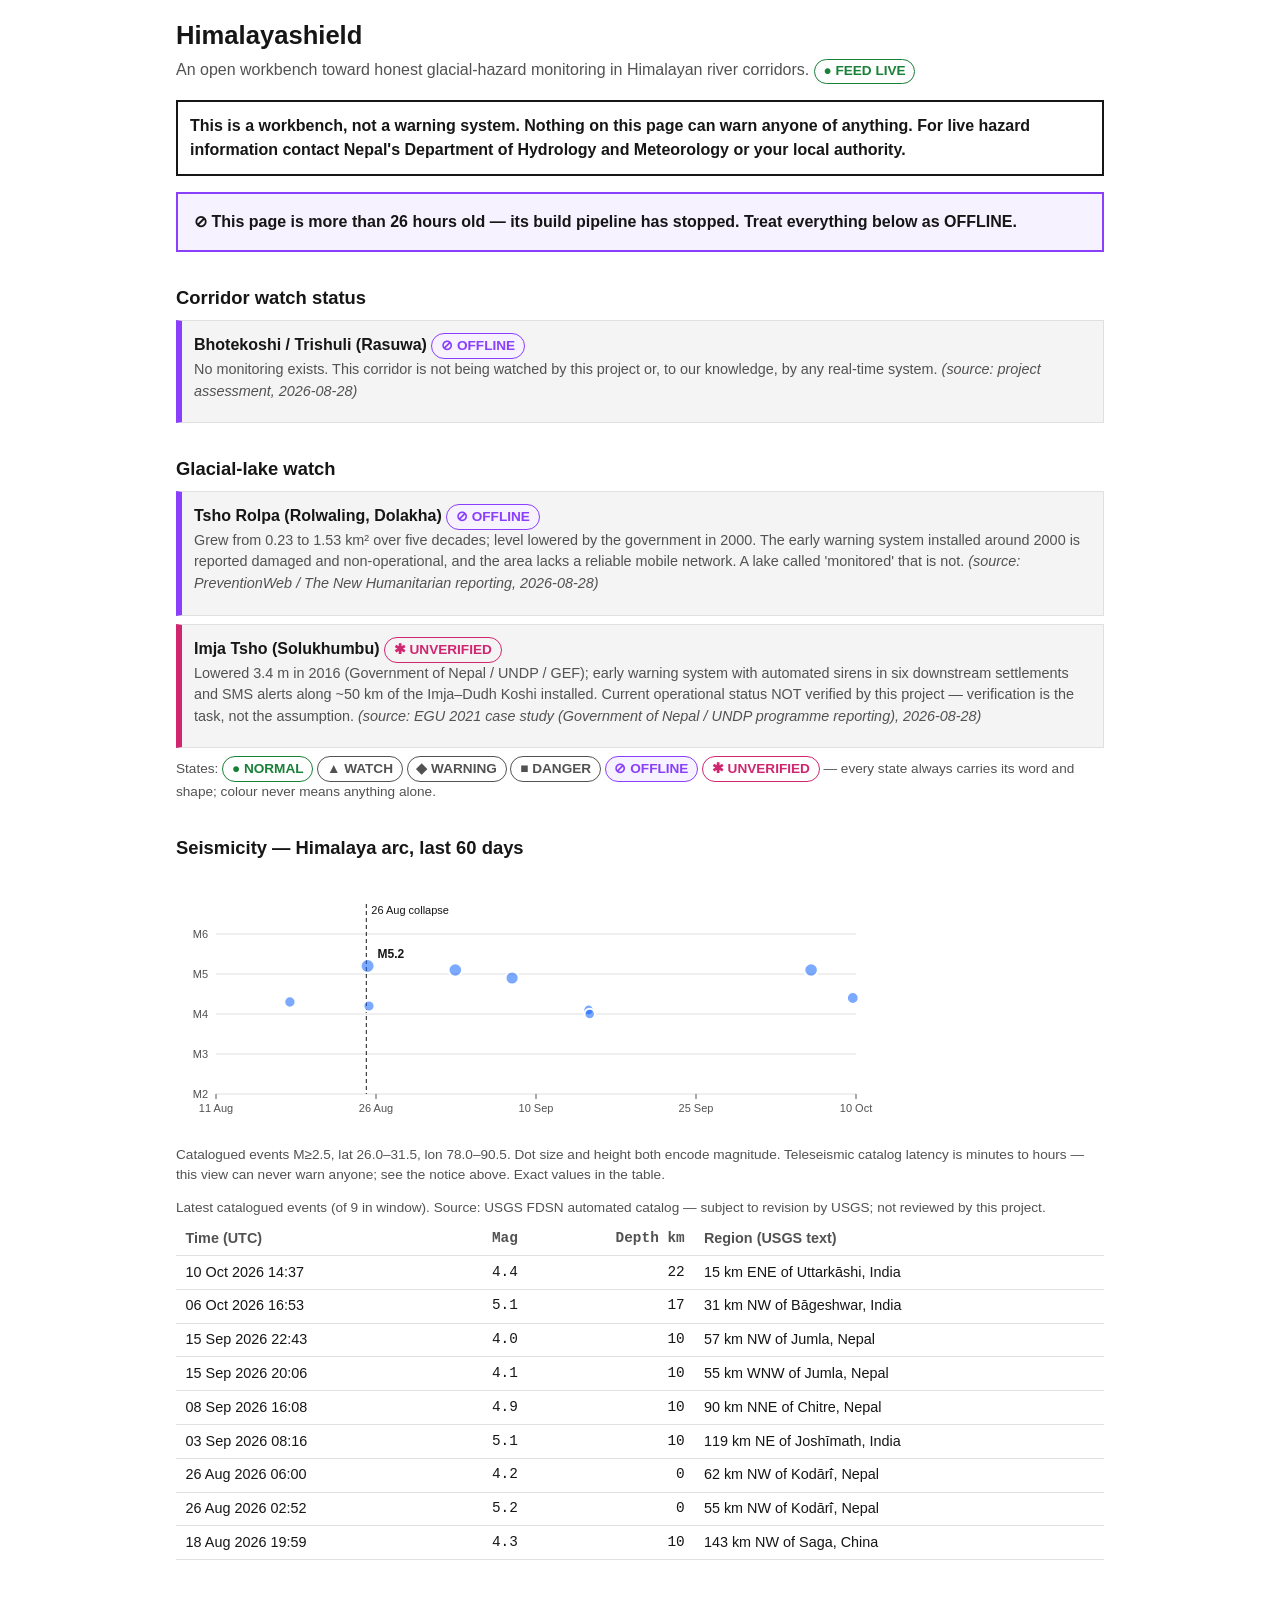
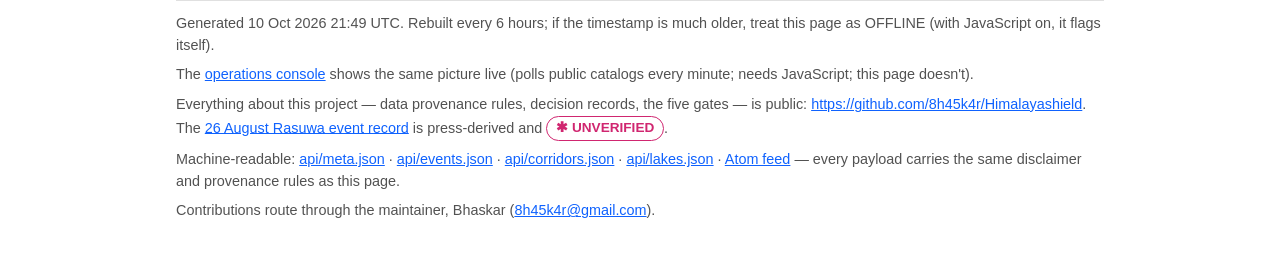
==== index.html @ b5e8033c "Publish site 2026-10-10T21:49:27Z from edcc20170017cb25d0ff4911a63416b4d3b17108" ====
<!doctype html>
<html lang="en"><head>
<meta charset="utf-8">
<meta name="viewport" content="width=device-width, initial-scale=1">
<meta name="referrer" content="no-referrer">
<title>Himalayashield — workbench</title>
<style>/*
 * Himalayashield design tokens.
 * Derived from IBM Carbon (v11 palette values); single source of truth for
 * both tiers (see docs/decisions/0002-design-system.md).
 *
 * Rules that are not negotiable:
 *  - `offline` (purple, ADR 0004 — measured, not eyeballed) sits far outside
 *    the amber→orange→red hazard scale: ΔE 34 vs danger red, worst-CVD 32.
 *    "Not watching" must never be readable as "nothing happening" — or as
 *    danger.
 *  - Colour never carries meaning alone: every state gets a label and a
 *    shape. These tokens style states; they do not define them.
 */

:root {
  /* Type — IBM Plex, matching the strategy brief. Real fallbacks always. */
  --font-sans: "IBM Plex Sans", -apple-system, "Segoe UI", Roboto, sans-serif;
  --font-mono: "IBM Plex Mono", "SFMono-Regular", Consolas, monospace;

  /* Spacing — Carbon's 8px-based scale, trimmed */
  --space-01: 0.125rem;
  --space-02: 0.25rem;
  --space-03: 0.5rem;
  --space-04: 0.75rem;
  --space-05: 1rem;
  --space-06: 1.5rem;
  --space-07: 2rem;
  --space-08: 2.5rem;

  /* Surfaces & text (light; Carbon White theme values) */
  --bg: #ffffff;
  --bg-layer: #f4f4f4;
  --text-primary: #161616;
  --text-secondary: #525252;
  --border-subtle: #e0e0e0;
  --link: #0f62fe;
  --focus: #0f62fe;

  /* Hazard scale — amber → orange → red (Carbon yellow/orange/red steps).
   * Escalation only. Never used for equipment or comms state. */
  --hazard-watch: #f1c21b;      /* amber  — elevated, being watched   */
  --hazard-warning: #ff832b;    /* orange — act soon                  */
  --hazard-danger: #da1e28;     /* red    — act now                   */
  --hazard-danger-strong: #a2191f;

  /* Non-hazard states */
  --state-normal: #198038;      /* green   — watched and quiet         */
  --state-offline: #8a3ffc;     /* purple — NOT WATCHING. Measured far from
                                   the hazard hues (ADR 0004).         */
  --state-offline-bg: #f6f2ff;
  --state-unverified: #d02670;  /* magenta — figure not yet custodian-
                                   signed; badge only, never a mark.
                                   See GOVERNANCE.md + ADR 0004.       */

  /* On-colour text */
  --text-on-hazard-danger: #ffffff;
  --text-on-state-offline: #ffffff;
}

/* Dark (Carbon g100-leaning values). System preference… */
@media (prefers-color-scheme: dark) {
  :root:not([data-theme="light"]) {
    --bg: #161616;
    --bg-layer: #262626;
    --text-primary: #f4f4f4;
    --text-secondary: #c6c6c6;
    --border-subtle: #393939;
    --link: #78a9ff;
    --focus: #ffffff;

    --hazard-watch: #f1c21b;
    --hazard-warning: #ff832b;
    --hazard-danger: #fa4d56;
    --hazard-danger-strong: #da1e28;

    --state-normal: #42be65;
    --state-offline: #be95ff;
    --state-offline-bg: #2a2140;
    --state-unverified: #ff7eb6;

    --text-on-hazard-danger: #161616;
    --text-on-state-offline: #161616;
  }
}

/* …and explicit user choice wins in both directions. */
:root[data-theme="dark"] {
  --bg: #161616;
  --bg-layer: #262626;
  --text-primary: #f4f4f4;
  --text-secondary: #c6c6c6;
  --border-subtle: #393939;
  --link: #78a9ff;
  --focus: #ffffff;

  --hazard-watch: #f1c21b;
  --hazard-warning: #ff832b;
  --hazard-danger: #fa4d56;
  --hazard-danger-strong: #da1e28;

  --state-normal: #42be65;
  --state-offline: #be95ff;
  --state-offline-bg: #2a2140;
  --state-unverified: #ff7eb6;

  --text-on-hazard-danger: #161616;
  --text-on-state-offline: #161616;
}

* { box-sizing: border-box; margin: 0; }
body { background: var(--bg); color: var(--text-primary);
  font-family: var(--font-sans); line-height: 1.5; font-size: 1rem; }
main { max-width: 60rem; margin: 0 auto; padding: var(--space-05); }
a { color: var(--link); }
h1 { font-size: 1.6rem; margin-bottom: var(--space-02); }
h2 { font-size: 1.15rem; margin: var(--space-07) 0 var(--space-03); }
p { margin-bottom: var(--space-03); }
.tagline { color: var(--text-secondary); }
.notice { border: 2px solid var(--text-primary); padding: var(--space-04);
  margin: var(--space-05) 0; font-weight: 600; }
.chip { display: inline-block; padding: 0.1rem 0.55rem; border-radius: 1rem;
  font-weight: 700; font-size: 0.85rem; border: 1.5px solid currentColor;
  white-space: nowrap; }
.chip-live { color: var(--state-normal); }
.chip-offline { color: var(--state-offline); background: var(--state-offline-bg); }
.chip-unverified { color: var(--state-unverified); }
.corridor { border: 1px solid var(--border-subtle); border-left: 6px solid
  var(--state-offline); padding: var(--space-04); margin: var(--space-03) 0;
  background: var(--bg-layer); }
.corridor.status-normal { border-left-color: var(--state-normal); }
.corridor.status-unverified { border-left-color: var(--state-unverified); }
.corridor .note { color: var(--text-secondary); font-size: 0.9rem; }
.offline-hero { border: 2px solid var(--state-offline);
  background: var(--state-offline-bg); padding: var(--space-05);
  margin: var(--space-05) 0; }
figure { margin: var(--space-04) 0; }
.scroll { overflow-x: auto; }
figcaption, .meta { color: var(--text-secondary); font-size: 0.85rem;
  margin-top: var(--space-02); }
table { border-collapse: collapse; width: 100%; font-size: 0.9rem; }
caption { text-align: left; color: var(--text-secondary); font-size: 0.85rem;
  margin-bottom: var(--space-02); }
th, td { text-align: left; padding: 0.35rem 0.6rem;
  border-bottom: 1px solid var(--border-subtle); white-space: nowrap; }
th { color: var(--text-secondary); font-weight: 600; }
td.num, th.num { text-align: right; font-family: var(--font-mono); }
footer { margin: var(--space-08) 0 var(--space-05);
  border-top: 1px solid var(--border-subtle); padding-top: var(--space-04);
  color: var(--text-secondary); font-size: 0.9rem; }
#stale-banner { display: none; }
body.stale #stale-banner { display: block; }
svg text { font-family: var(--font-sans); }
</style>
</head>
<body data-generated="2026-10-10T21:49:19Z">
<main>
<h1>Himalayashield</h1>
<p class="tagline">An open workbench toward honest glacial-hazard monitoring
in Himalayan river corridors. <span class="chip chip-live">● FEED LIVE</span></p>
<div class="notice">This is a workbench, not a warning system. Nothing on
this page can warn anyone of anything. For live hazard information contact
Nepal's Department of Hydrology and Meteorology or your local authority.</div>
<div class="notice offline-hero" id="stale-banner">⊘ This page is more than
26 hours old — its build pipeline has stopped. Treat everything
below as OFFLINE.</div>
<h2>Corridor watch status</h2>
<div class="corridor status-offline"><strong>Bhotekoshi / Trishuli (Rasuwa)</strong> <span class="chip chip-offline">⊘ OFFLINE</span><p class="note">No monitoring exists. This corridor is not being watched by this project or, to our knowledge, by any real-time system. <em>(source: project assessment, 2026-08-28)</em></p></div>
<h2>Glacial-lake watch</h2>
<div class="corridor status-offline"><strong>Tsho Rolpa (Rolwaling, Dolakha)</strong> <span class="chip chip-offline">⊘ OFFLINE</span><p class="note">Grew from 0.23 to 1.53 km² over five decades; level lowered by the government in 2000. The early warning system installed around 2000 is reported damaged and non-operational, and the area lacks a reliable mobile network. A lake called &#x27;monitored&#x27; that is not. <em>(source: PreventionWeb / The New Humanitarian reporting, 2026-08-28)</em></p></div><div class="corridor status-unverified"><strong>Imja Tsho (Solukhumbu)</strong> <span class="chip chip-unverified">✱ UNVERIFIED</span><p class="note">Lowered 3.4 m in 2016 (Government of Nepal / UNDP / GEF); early warning system with automated sirens in six downstream settlements and SMS alerts along ~50 km of the Imja–Dudh Koshi installed. Current operational status NOT verified by this project — verification is the task, not the assumption. <em>(source: EGU 2021 case study (Government of Nepal / UNDP programme reporting), 2026-08-28)</em></p></div>
<p class="meta">States: <span class="chip chip-live">● NORMAL</span>
<span class="chip">▲ WATCH</span> <span class="chip">◆ WARNING</span>
<span class="chip">■ DANGER</span>
<span class="chip chip-offline">⊘ OFFLINE</span>
<span class="chip chip-unverified">✱ UNVERIFIED</span> — every state always
carries its word and shape; colour never means anything alone.</p>

<h2>Seismicity — Himalaya arc, last 60 days</h2>
<figure><div class="scroll"><svg viewBox="0 0 720 260" role="img" width="720" aria-label="Magnitude of catalogued events over the last 60 days"><line x1="40" y1="220.0" x2="680" y2="220.0" stroke="var(--border-subtle)" stroke-width="1"/><text x="32" y="224.0" text-anchor="end" font-size="11" fill="var(--text-secondary)">M2</text><line x1="40" y1="180.0" x2="680" y2="180.0" stroke="var(--border-subtle)" stroke-width="1"/><text x="32" y="184.0" text-anchor="end" font-size="11" fill="var(--text-secondary)">M3</text><line x1="40" y1="140.0" x2="680" y2="140.0" stroke="var(--border-subtle)" stroke-width="1"/><text x="32" y="144.0" text-anchor="end" font-size="11" fill="var(--text-secondary)">M4</text><line x1="40" y1="100.0" x2="680" y2="100.0" stroke="var(--border-subtle)" stroke-width="1"/><text x="32" y="104.0" text-anchor="end" font-size="11" fill="var(--text-secondary)">M5</text><line x1="40" y1="60.0" x2="680" y2="60.0" stroke="var(--border-subtle)" stroke-width="1"/><text x="32" y="64.0" text-anchor="end" font-size="11" fill="var(--text-secondary)">M6</text><line x1="40.0" y1="220" x2="40.0" y2="225" stroke="var(--text-secondary)" stroke-width="1"/><text x="40.0" y="238" text-anchor="middle" font-size="11" fill="var(--text-secondary)">11 Aug</text><line x1="200.0" y1="220" x2="200.0" y2="225" stroke="var(--text-secondary)" stroke-width="1"/><text x="200.0" y="238" text-anchor="middle" font-size="11" fill="var(--text-secondary)">26 Aug</text><line x1="360.0" y1="220" x2="360.0" y2="225" stroke="var(--text-secondary)" stroke-width="1"/><text x="360.0" y="238" text-anchor="middle" font-size="11" fill="var(--text-secondary)">10 Sep</text><line x1="520.0" y1="220" x2="520.0" y2="225" stroke="var(--text-secondary)" stroke-width="1"/><text x="520.0" y="238" text-anchor="middle" font-size="11" fill="var(--text-secondary)">25 Sep</text><line x1="680.0" y1="220" x2="680.0" y2="225" stroke="var(--text-secondary)" stroke-width="1"/><text x="680.0" y="238" text-anchor="middle" font-size="11" fill="var(--text-secondary)">10 Oct</text><line x1="190.3" y1="30" x2="190.3" y2="220" stroke="var(--text-primary)" stroke-width="1" stroke-dasharray="4 3"/><text x="195.3" y="40" font-size="11" fill="var(--text-primary)">26 Aug collapse</text><circle cx="113.9" cy="128.0" r="5.7" fill="var(--link)" fill-opacity="0.55" stroke="var(--bg)" stroke-width="2"><title>M4.3 — 143 km NW of Saga, China — 18 Aug 2026 19:59 UTC</title></circle><circle cx="191.6" cy="92.0" r="7.0" fill="var(--link)" fill-opacity="0.55" stroke="var(--bg)" stroke-width="2"><title>M5.2 — 55 km NW of Kodāri̇̄, Nepal — 26 Aug 2026 02:52 UTC</title></circle><circle cx="193.0" cy="132.0" r="5.6" fill="var(--link)" fill-opacity="0.55" stroke="var(--bg)" stroke-width="2"><title>M4.2 — 62 km NW of Kodāri̇̄, Nepal — 26 Aug 2026 06:00 UTC</title></circle><circle cx="279.3" cy="96.0" r="6.8" fill="var(--link)" fill-opacity="0.55" stroke="var(--bg)" stroke-width="2"><title>M5.1 — 119 km NE of Joshīmath, India — 03 Sep 2026 08:16 UTC</title></circle><circle cx="336.1" cy="104.0" r="6.6" fill="var(--link)" fill-opacity="0.55" stroke="var(--bg)" stroke-width="2"><title>M4.9 — 90 km NNE of Chitre, Nepal — 08 Sep 2026 16:08 UTC</title></circle><circle cx="412.6" cy="136.0" r="5.4" fill="var(--link)" fill-opacity="0.55" stroke="var(--bg)" stroke-width="2"><title>M4.1 — 55 km WNW of Jumla, Nepal — 15 Sep 2026 20:06 UTC</title></circle><circle cx="413.7" cy="140.0" r="5.3" fill="var(--link)" fill-opacity="0.55" stroke="var(--bg)" stroke-width="2"><title>M4.0 — 57 km NW of Jumla, Nepal — 15 Sep 2026 22:43 UTC</title></circle><circle cx="635.1" cy="96.0" r="6.8" fill="var(--link)" fill-opacity="0.55" stroke="var(--bg)" stroke-width="2"><title>M5.1 — 31 km NW of Bāgeshwar, India — 06 Oct 2026 16:53 UTC</title></circle><circle cx="676.8" cy="124.0" r="5.9" fill="var(--link)" fill-opacity="0.55" stroke="var(--bg)" stroke-width="2"><title>M4.4 — 15 km ENE of Uttarkāshi, India — 10 Oct 2026 14:37 UTC</title></circle><text x="201.6" y="84.0" text-anchor="start" font-size="12" font-weight="600" fill="var(--text-primary)">M5.2</text></svg></div>
<figcaption>Catalogued events M≥2.5, lat 26.0–31.5,
lon 78.0–90.5. Dot size and height both encode
magnitude. Teleseismic catalog latency is minutes to hours — this view can
never warn anyone; see the notice above. Exact values in the table.</figcaption>
</figure>
<div class="scroll"><table><caption>Latest catalogued events (of 9 in window). Source: USGS FDSN automated catalog — subject to revision by USGS; not reviewed by this project.</caption><thead><tr><th>Time (UTC)</th><th class=num>Mag</th><th class=num>Depth km</th><th>Region (USGS text)</th></tr></thead><tbody><tr><td>10 Oct 2026 14:37</td><td class=num>4.4</td><td class=num>22</td><td>15 km ENE of Uttarkāshi, India</td></tr><tr><td>06 Oct 2026 16:53</td><td class=num>5.1</td><td class=num>17</td><td>31 km NW of Bāgeshwar, India</td></tr><tr><td>15 Sep 2026 22:43</td><td class=num>4.0</td><td class=num>10</td><td>57 km NW of Jumla, Nepal</td></tr><tr><td>15 Sep 2026 20:06</td><td class=num>4.1</td><td class=num>10</td><td>55 km WNW of Jumla, Nepal</td></tr><tr><td>08 Sep 2026 16:08</td><td class=num>4.9</td><td class=num>10</td><td>90 km NNE of Chitre, Nepal</td></tr><tr><td>03 Sep 2026 08:16</td><td class=num>5.1</td><td class=num>10</td><td>119 km NE of Joshīmath, India</td></tr><tr><td>26 Aug 2026 06:00</td><td class=num>4.2</td><td class=num>0</td><td>62 km NW of Kodāri̇̄, Nepal</td></tr><tr><td>26 Aug 2026 02:52</td><td class=num>5.2</td><td class=num>0</td><td>55 km NW of Kodāri̇̄, Nepal</td></tr><tr><td>18 Aug 2026 19:59</td><td class=num>4.3</td><td class=num>10</td><td>143 km NW of Saga, China</td></tr></tbody></table></div>
<footer>
<p>Generated 10 Oct 2026 21:49 UTC. Rebuilt every 6 hours; if the timestamp is much
older, treat this page as OFFLINE (with JavaScript on, it flags itself).</p>
<p>The <a href="console/">operations console</a> shows the same picture
live (polls public catalogs every minute; needs JavaScript; this page
doesn't).</p>
<p>Everything about this project — data provenance rules, decision records,
the five gates — is public: <a href="https://github.com/8h45k4r/Himalayashield">https://github.com/8h45k4r/Himalayashield</a>.
The <a href="events/2026-08-26-rasuwa/">26 August Rasuwa event record</a>
is press-derived and
<span class="chip chip-unverified">✱ UNVERIFIED</span>.</p>
<p>Machine-readable: <a href="api/meta.json">api/meta.json</a> ·
<a href="api/events.json">api/events.json</a> ·
<a href="api/corridors.json">api/corridors.json</a> ·
<a href="api/lakes.json">api/lakes.json</a> ·
<a href="feed.xml">Atom feed</a> — every payload carries the same
disclaimer and provenance rules as this page.</p>
<p>Contributions route through the maintainer, Bhaskar
(<a href="mailto:8h45k4r@gmail.com">8h45k4r@gmail.com</a>).</p>
</footer>
</main>
<script>(function(){try{var g=document.body.getAttribute("data-generated");if(g&&Date.now()-Date.parse(g)>26*3600*1000){document.body.className+=" stale";}}catch(e){}})();</script>
</body></html>
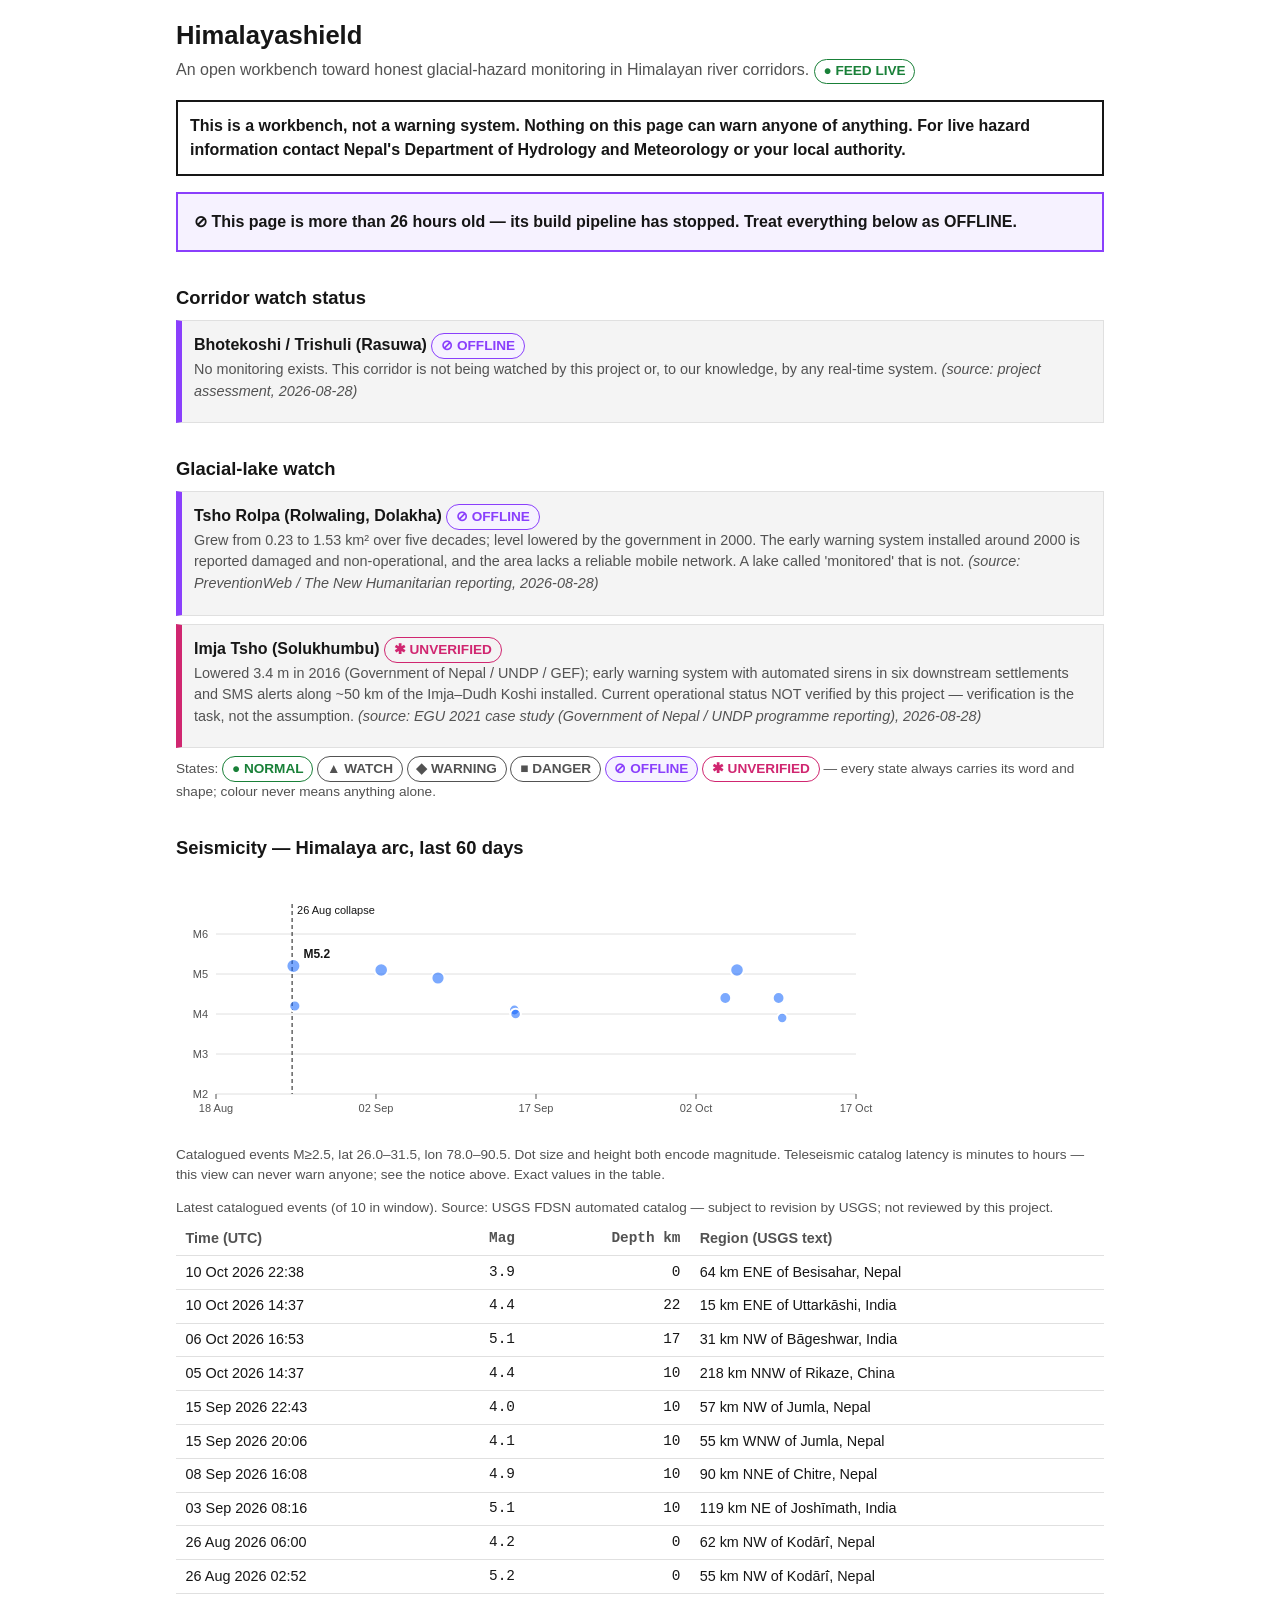
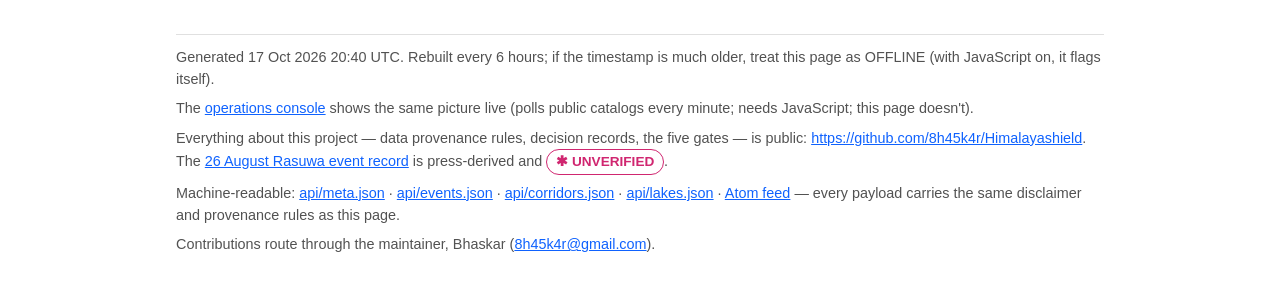
==== commit 1ba10160: "Publish site 2026-10-17T20:40:46Z from edcc20170017cb25d0ff4911a63416b4d3b17108" ====
--- a/index.html
+++ b/index.html
@@ -158,7 +158,7 @@
 svg text { font-family: var(--font-sans); }
 </style>
 </head>
-<body data-generated="2026-10-10T21:49:19Z">
+<body data-generated="2026-10-17T20:40:40Z">
 <main>
 <h1>Himalayashield</h1>
 <p class="tagline">An open workbench toward honest glacial-hazard monitoring
@@ -181,15 +181,15 @@
 carries its word and shape; colour never means anything alone.</p>
 
 <h2>Seismicity — Himalaya arc, last 60 days</h2>
-<figure><div class="scroll"><svg viewBox="0 0 720 260" role="img" width="720" aria-label="Magnitude of catalogued events over the last 60 days"><line x1="40" y1="220.0" x2="680" y2="220.0" stroke="var(--border-subtle)" stroke-width="1"/><text x="32" y="224.0" text-anchor="end" font-size="11" fill="var(--text-secondary)">M2</text><line x1="40" y1="180.0" x2="680" y2="180.0" stroke="var(--border-subtle)" stroke-width="1"/><text x="32" y="184.0" text-anchor="end" font-size="11" fill="var(--text-secondary)">M3</text><line x1="40" y1="140.0" x2="680" y2="140.0" stroke="var(--border-subtle)" stroke-width="1"/><text x="32" y="144.0" text-anchor="end" font-size="11" fill="var(--text-secondary)">M4</text><line x1="40" y1="100.0" x2="680" y2="100.0" stroke="var(--border-subtle)" stroke-width="1"/><text x="32" y="104.0" text-anchor="end" font-size="11" fill="var(--text-secondary)">M5</text><line x1="40" y1="60.0" x2="680" y2="60.0" stroke="var(--border-subtle)" stroke-width="1"/><text x="32" y="64.0" text-anchor="end" font-size="11" fill="var(--text-secondary)">M6</text><line x1="40.0" y1="220" x2="40.0" y2="225" stroke="var(--text-secondary)" stroke-width="1"/><text x="40.0" y="238" text-anchor="middle" font-size="11" fill="var(--text-secondary)">11 Aug</text><line x1="200.0" y1="220" x2="200.0" y2="225" stroke="var(--text-secondary)" stroke-width="1"/><text x="200.0" y="238" text-anchor="middle" font-size="11" fill="var(--text-secondary)">26 Aug</text><line x1="360.0" y1="220" x2="360.0" y2="225" stroke="var(--text-secondary)" stroke-width="1"/><text x="360.0" y="238" text-anchor="middle" font-size="11" fill="var(--text-secondary)">10 Sep</text><line x1="520.0" y1="220" x2="520.0" y2="225" stroke="var(--text-secondary)" stroke-width="1"/><text x="520.0" y="238" text-anchor="middle" font-size="11" fill="var(--text-secondary)">25 Sep</text><line x1="680.0" y1="220" x2="680.0" y2="225" stroke="var(--text-secondary)" stroke-width="1"/><text x="680.0" y="238" text-anchor="middle" font-size="11" fill="var(--text-secondary)">10 Oct</text><line x1="190.3" y1="30" x2="190.3" y2="220" stroke="var(--text-primary)" stroke-width="1" stroke-dasharray="4 3"/><text x="195.3" y="40" font-size="11" fill="var(--text-primary)">26 Aug collapse</text><circle cx="113.9" cy="128.0" r="5.7" fill="var(--link)" fill-opacity="0.55" stroke="var(--bg)" stroke-width="2"><title>M4.3 — 143 km NW of Saga, China — 18 Aug 2026 19:59 UTC</title></circle><circle cx="191.6" cy="92.0" r="7.0" fill="var(--link)" fill-opacity="0.55" stroke="var(--bg)" stroke-width="2"><title>M5.2 — 55 km NW of Kodāri̇̄, Nepal — 26 Aug 2026 02:52 UTC</title></circle><circle cx="193.0" cy="132.0" r="5.6" fill="var(--link)" fill-opacity="0.55" stroke="var(--bg)" stroke-width="2"><title>M4.2 — 62 km NW of Kodāri̇̄, Nepal — 26 Aug 2026 06:00 UTC</title></circle><circle cx="279.3" cy="96.0" r="6.8" fill="var(--link)" fill-opacity="0.55" stroke="var(--bg)" stroke-width="2"><title>M5.1 — 119 km NE of Joshīmath, India — 03 Sep 2026 08:16 UTC</title></circle><circle cx="336.1" cy="104.0" r="6.6" fill="var(--link)" fill-opacity="0.55" stroke="var(--bg)" stroke-width="2"><title>M4.9 — 90 km NNE of Chitre, Nepal — 08 Sep 2026 16:08 UTC</title></circle><circle cx="412.6" cy="136.0" r="5.4" fill="var(--link)" fill-opacity="0.55" stroke="var(--bg)" stroke-width="2"><title>M4.1 — 55 km WNW of Jumla, Nepal — 15 Sep 2026 20:06 UTC</title></circle><circle cx="413.7" cy="140.0" r="5.3" fill="var(--link)" fill-opacity="0.55" stroke="var(--bg)" stroke-width="2"><title>M4.0 — 57 km NW of Jumla, Nepal — 15 Sep 2026 22:43 UTC</title></circle><circle cx="635.1" cy="96.0" r="6.8" fill="var(--link)" fill-opacity="0.55" stroke="var(--bg)" stroke-width="2"><title>M5.1 — 31 km NW of Bāgeshwar, India — 06 Oct 2026 16:53 UTC</title></circle><circle cx="676.8" cy="124.0" r="5.9" fill="var(--link)" fill-opacity="0.55" stroke="var(--bg)" stroke-width="2"><title>M4.4 — 15 km ENE of Uttarkāshi, India — 10 Oct 2026 14:37 UTC</title></circle><text x="201.6" y="84.0" text-anchor="start" font-size="12" font-weight="600" fill="var(--text-primary)">M5.2</text></svg></div>
+<figure><div class="scroll"><svg viewBox="0 0 720 260" role="img" width="720" aria-label="Magnitude of catalogued events over the last 60 days"><line x1="40" y1="220.0" x2="680" y2="220.0" stroke="var(--border-subtle)" stroke-width="1"/><text x="32" y="224.0" text-anchor="end" font-size="11" fill="var(--text-secondary)">M2</text><line x1="40" y1="180.0" x2="680" y2="180.0" stroke="var(--border-subtle)" stroke-width="1"/><text x="32" y="184.0" text-anchor="end" font-size="11" fill="var(--text-secondary)">M3</text><line x1="40" y1="140.0" x2="680" y2="140.0" stroke="var(--border-subtle)" stroke-width="1"/><text x="32" y="144.0" text-anchor="end" font-size="11" fill="var(--text-secondary)">M4</text><line x1="40" y1="100.0" x2="680" y2="100.0" stroke="var(--border-subtle)" stroke-width="1"/><text x="32" y="104.0" text-anchor="end" font-size="11" fill="var(--text-secondary)">M5</text><line x1="40" y1="60.0" x2="680" y2="60.0" stroke="var(--border-subtle)" stroke-width="1"/><text x="32" y="64.0" text-anchor="end" font-size="11" fill="var(--text-secondary)">M6</text><line x1="40.0" y1="220" x2="40.0" y2="225" stroke="var(--text-secondary)" stroke-width="1"/><text x="40.0" y="238" text-anchor="middle" font-size="11" fill="var(--text-secondary)">18 Aug</text><line x1="200.0" y1="220" x2="200.0" y2="225" stroke="var(--text-secondary)" stroke-width="1"/><text x="200.0" y="238" text-anchor="middle" font-size="11" fill="var(--text-secondary)">02 Sep</text><line x1="360.0" y1="220" x2="360.0" y2="225" stroke="var(--text-secondary)" stroke-width="1"/><text x="360.0" y="238" text-anchor="middle" font-size="11" fill="var(--text-secondary)">17 Sep</text><line x1="520.0" y1="220" x2="520.0" y2="225" stroke="var(--text-secondary)" stroke-width="1"/><text x="520.0" y="238" text-anchor="middle" font-size="11" fill="var(--text-secondary)">02 Oct</text><line x1="680.0" y1="220" x2="680.0" y2="225" stroke="var(--text-secondary)" stroke-width="1"/><text x="680.0" y="238" text-anchor="middle" font-size="11" fill="var(--text-secondary)">17 Oct</text><line x1="116.1" y1="30" x2="116.1" y2="220" stroke="var(--text-primary)" stroke-width="1" stroke-dasharray="4 3"/><text x="121.1" y="40" font-size="11" fill="var(--text-primary)">26 Aug collapse</text><circle cx="117.4" cy="92.0" r="7.0" fill="var(--link)" fill-opacity="0.55" stroke="var(--bg)" stroke-width="2"><title>M5.2 — 55 km NW of Kodāri̇̄, Nepal — 26 Aug 2026 02:52 UTC</title></circle><circle cx="118.8" cy="132.0" r="5.6" fill="var(--link)" fill-opacity="0.55" stroke="var(--bg)" stroke-width="2"><title>M4.2 — 62 km NW of Kodāri̇̄, Nepal — 26 Aug 2026 06:00 UTC</title></circle><circle cx="205.2" cy="96.0" r="6.8" fill="var(--link)" fill-opacity="0.55" stroke="var(--bg)" stroke-width="2"><title>M5.1 — 119 km NE of Joshīmath, India — 03 Sep 2026 08:16 UTC</title></circle><circle cx="262.0" cy="104.0" r="6.6" fill="var(--link)" fill-opacity="0.55" stroke="var(--bg)" stroke-width="2"><title>M4.9 — 90 km NNE of Chitre, Nepal — 08 Sep 2026 16:08 UTC</title></circle><circle cx="338.4" cy="136.0" r="5.4" fill="var(--link)" fill-opacity="0.55" stroke="var(--bg)" stroke-width="2"><title>M4.1 — 55 km WNW of Jumla, Nepal — 15 Sep 2026 20:06 UTC</title></circle><circle cx="339.6" cy="140.0" r="5.3" fill="var(--link)" fill-opacity="0.55" stroke="var(--bg)" stroke-width="2"><title>M4.0 — 57 km NW of Jumla, Nepal — 15 Sep 2026 22:43 UTC</title></circle><circle cx="549.3" cy="124.0" r="5.9" fill="var(--link)" fill-opacity="0.55" stroke="var(--bg)" stroke-width="2"><title>M4.4 — 218 km NNW of Rikaze, China — 05 Oct 2026 14:37 UTC</title></circle><circle cx="561.0" cy="96.0" r="6.8" fill="var(--link)" fill-opacity="0.55" stroke="var(--bg)" stroke-width="2"><title>M5.1 — 31 km NW of Bāgeshwar, India — 06 Oct 2026 16:53 UTC</title></circle><circle cx="602.6" cy="124.0" r="5.9" fill="var(--link)" fill-opacity="0.55" stroke="var(--bg)" stroke-width="2"><title>M4.4 — 15 km ENE of Uttarkāshi, India — 10 Oct 2026 14:37 UTC</title></circle><circle cx="606.2" cy="144.0" r="5.2" fill="var(--link)" fill-opacity="0.55" stroke="var(--bg)" stroke-width="2"><title>M3.9 — 64 km ENE of Besisahar, Nepal — 10 Oct 2026 22:38 UTC</title></circle><text x="127.4" y="84.0" text-anchor="start" font-size="12" font-weight="600" fill="var(--text-primary)">M5.2</text></svg></div>
 <figcaption>Catalogued events M≥2.5, lat 26.0–31.5,
 lon 78.0–90.5. Dot size and height both encode
 magnitude. Teleseismic catalog latency is minutes to hours — this view can
 never warn anyone; see the notice above. Exact values in the table.</figcaption>
 </figure>
-<div class="scroll"><table><caption>Latest catalogued events (of 9 in window). Source: USGS FDSN automated catalog — subject to revision by USGS; not reviewed by this project.</caption><thead><tr><th>Time (UTC)</th><th class=num>Mag</th><th class=num>Depth km</th><th>Region (USGS text)</th></tr></thead><tbody><tr><td>10 Oct 2026 14:37</td><td class=num>4.4</td><td class=num>22</td><td>15 km ENE of Uttarkāshi, India</td></tr><tr><td>06 Oct 2026 16:53</td><td class=num>5.1</td><td class=num>17</td><td>31 km NW of Bāgeshwar, India</td></tr><tr><td>15 Sep 2026 22:43</td><td class=num>4.0</td><td class=num>10</td><td>57 km NW of Jumla, Nepal</td></tr><tr><td>15 Sep 2026 20:06</td><td class=num>4.1</td><td class=num>10</td><td>55 km WNW of Jumla, Nepal</td></tr><tr><td>08 Sep 2026 16:08</td><td class=num>4.9</td><td class=num>10</td><td>90 km NNE of Chitre, Nepal</td></tr><tr><td>03 Sep 2026 08:16</td><td class=num>5.1</td><td class=num>10</td><td>119 km NE of Joshīmath, India</td></tr><tr><td>26 Aug 2026 06:00</td><td class=num>4.2</td><td class=num>0</td><td>62 km NW of Kodāri̇̄, Nepal</td></tr><tr><td>26 Aug 2026 02:52</td><td class=num>5.2</td><td class=num>0</td><td>55 km NW of Kodāri̇̄, Nepal</td></tr><tr><td>18 Aug 2026 19:59</td><td class=num>4.3</td><td class=num>10</td><td>143 km NW of Saga, China</td></tr></tbody></table></div>
+<div class="scroll"><table><caption>Latest catalogued events (of 10 in window). Source: USGS FDSN automated catalog — subject to revision by USGS; not reviewed by this project.</caption><thead><tr><th>Time (UTC)</th><th class=num>Mag</th><th class=num>Depth km</th><th>Region (USGS text)</th></tr></thead><tbody><tr><td>10 Oct 2026 22:38</td><td class=num>3.9</td><td class=num>0</td><td>64 km ENE of Besisahar, Nepal</td></tr><tr><td>10 Oct 2026 14:37</td><td class=num>4.4</td><td class=num>22</td><td>15 km ENE of Uttarkāshi, India</td></tr><tr><td>06 Oct 2026 16:53</td><td class=num>5.1</td><td class=num>17</td><td>31 km NW of Bāgeshwar, India</td></tr><tr><td>05 Oct 2026 14:37</td><td class=num>4.4</td><td class=num>10</td><td>218 km NNW of Rikaze, China</td></tr><tr><td>15 Sep 2026 22:43</td><td class=num>4.0</td><td class=num>10</td><td>57 km NW of Jumla, Nepal</td></tr><tr><td>15 Sep 2026 20:06</td><td class=num>4.1</td><td class=num>10</td><td>55 km WNW of Jumla, Nepal</td></tr><tr><td>08 Sep 2026 16:08</td><td class=num>4.9</td><td class=num>10</td><td>90 km NNE of Chitre, Nepal</td></tr><tr><td>03 Sep 2026 08:16</td><td class=num>5.1</td><td class=num>10</td><td>119 km NE of Joshīmath, India</td></tr><tr><td>26 Aug 2026 06:00</td><td class=num>4.2</td><td class=num>0</td><td>62 km NW of Kodāri̇̄, Nepal</td></tr><tr><td>26 Aug 2026 02:52</td><td class=num>5.2</td><td class=num>0</td><td>55 km NW of Kodāri̇̄, Nepal</td></tr></tbody></table></div>
 <footer>
-<p>Generated 10 Oct 2026 21:49 UTC. Rebuilt every 6 hours; if the timestamp is much
+<p>Generated 17 Oct 2026 20:40 UTC. Rebuilt every 6 hours; if the timestamp is much
 older, treat this page as OFFLINE (with JavaScript on, it flags itself).</p>
 <p>The <a href="console/">operations console</a> shows the same picture
 live (polls public catalogs every minute; needs JavaScript; this page
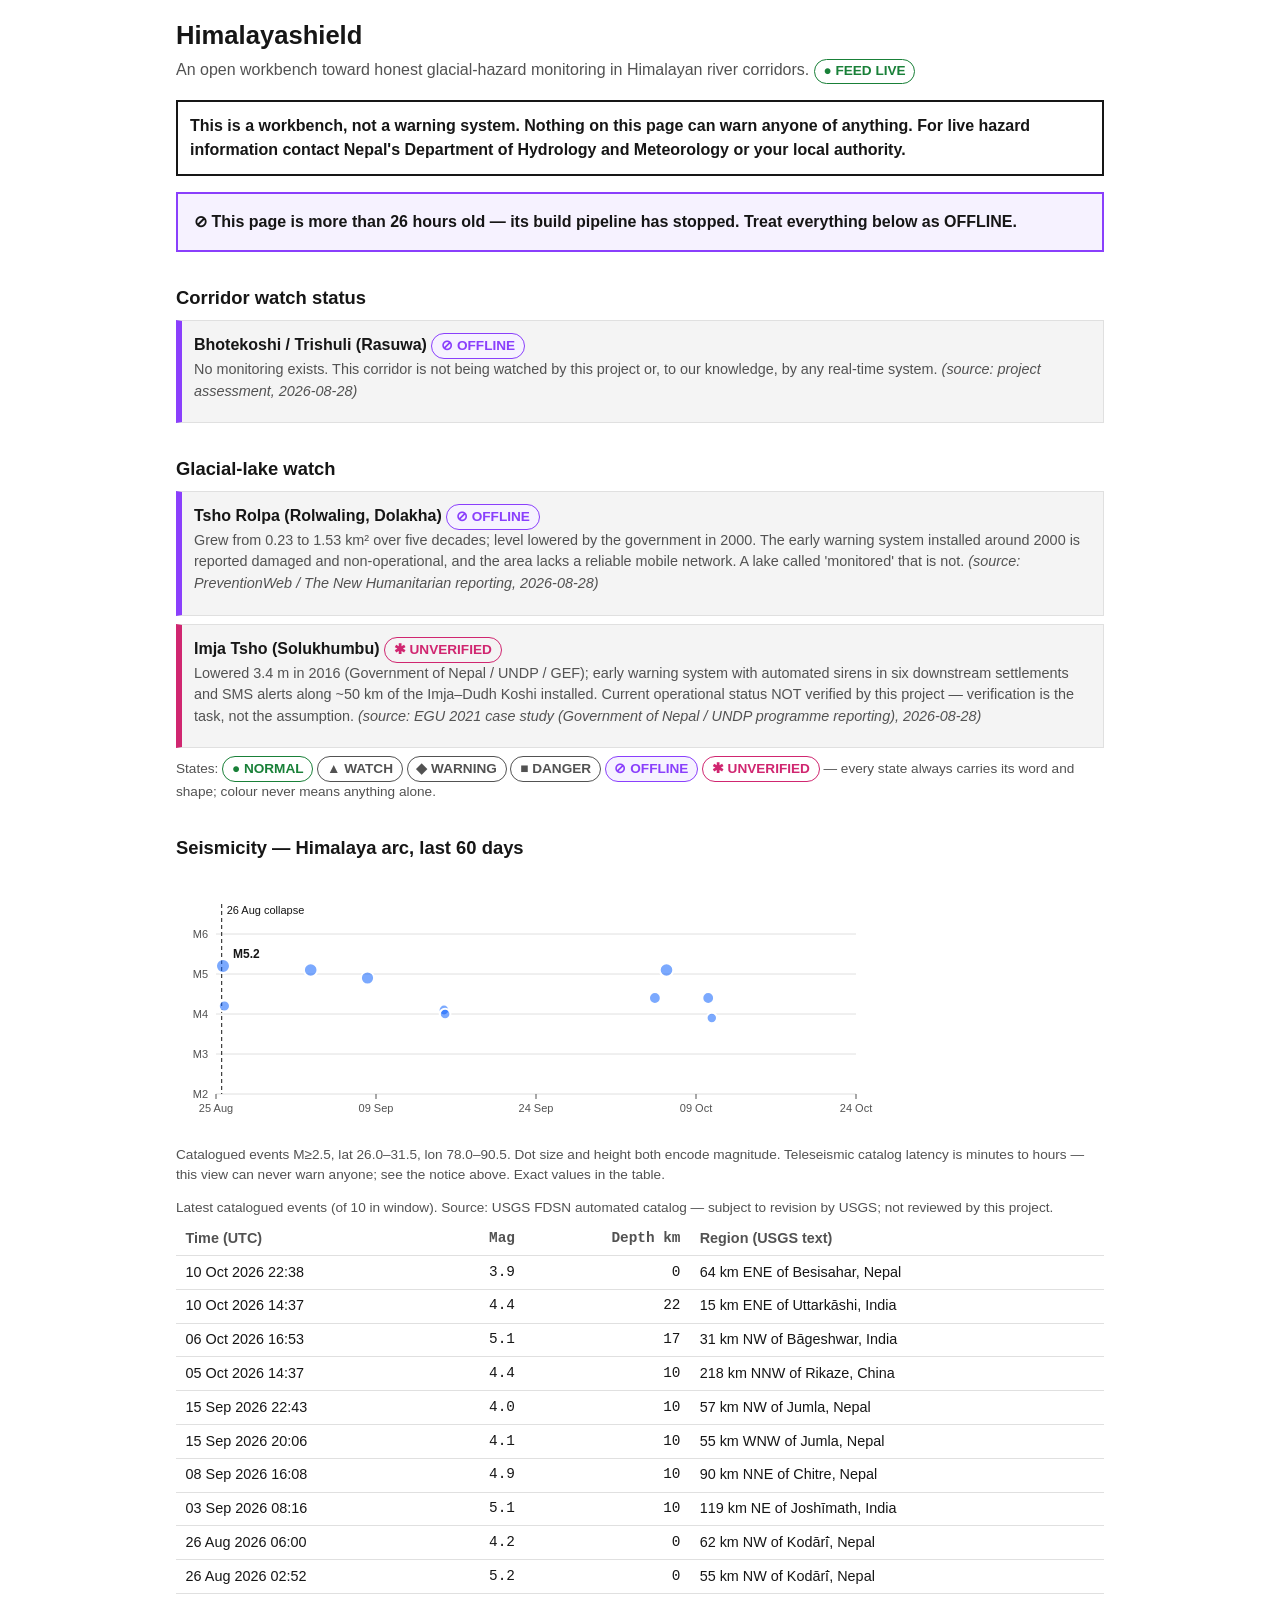
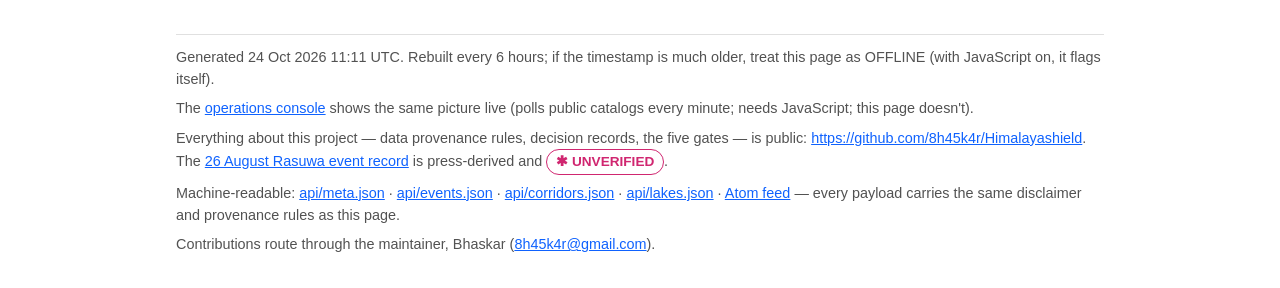
==== commit 32562edc: "Publish site 2026-10-24T11:11:11Z from edcc20170017cb25d0ff4911a63416b4d3b17108" ====
--- a/index.html
+++ b/index.html
@@ -158,7 +158,7 @@
 svg text { font-family: var(--font-sans); }
 </style>
 </head>
-<body data-generated="2026-10-17T20:40:40Z">
+<body data-generated="2026-10-24T11:11:01Z">
 <main>
 <h1>Himalayashield</h1>
 <p class="tagline">An open workbench toward honest glacial-hazard monitoring
@@ -181,7 +181,7 @@
 carries its word and shape; colour never means anything alone.</p>
 
 <h2>Seismicity — Himalaya arc, last 60 days</h2>
-<figure><div class="scroll"><svg viewBox="0 0 720 260" role="img" width="720" aria-label="Magnitude of catalogued events over the last 60 days"><line x1="40" y1="220.0" x2="680" y2="220.0" stroke="var(--border-subtle)" stroke-width="1"/><text x="32" y="224.0" text-anchor="end" font-size="11" fill="var(--text-secondary)">M2</text><line x1="40" y1="180.0" x2="680" y2="180.0" stroke="var(--border-subtle)" stroke-width="1"/><text x="32" y="184.0" text-anchor="end" font-size="11" fill="var(--text-secondary)">M3</text><line x1="40" y1="140.0" x2="680" y2="140.0" stroke="var(--border-subtle)" stroke-width="1"/><text x="32" y="144.0" text-anchor="end" font-size="11" fill="var(--text-secondary)">M4</text><line x1="40" y1="100.0" x2="680" y2="100.0" stroke="var(--border-subtle)" stroke-width="1"/><text x="32" y="104.0" text-anchor="end" font-size="11" fill="var(--text-secondary)">M5</text><line x1="40" y1="60.0" x2="680" y2="60.0" stroke="var(--border-subtle)" stroke-width="1"/><text x="32" y="64.0" text-anchor="end" font-size="11" fill="var(--text-secondary)">M6</text><line x1="40.0" y1="220" x2="40.0" y2="225" stroke="var(--text-secondary)" stroke-width="1"/><text x="40.0" y="238" text-anchor="middle" font-size="11" fill="var(--text-secondary)">18 Aug</text><line x1="200.0" y1="220" x2="200.0" y2="225" stroke="var(--text-secondary)" stroke-width="1"/><text x="200.0" y="238" text-anchor="middle" font-size="11" fill="var(--text-secondary)">02 Sep</text><line x1="360.0" y1="220" x2="360.0" y2="225" stroke="var(--text-secondary)" stroke-width="1"/><text x="360.0" y="238" text-anchor="middle" font-size="11" fill="var(--text-secondary)">17 Sep</text><line x1="520.0" y1="220" x2="520.0" y2="225" stroke="var(--text-secondary)" stroke-width="1"/><text x="520.0" y="238" text-anchor="middle" font-size="11" fill="var(--text-secondary)">02 Oct</text><line x1="680.0" y1="220" x2="680.0" y2="225" stroke="var(--text-secondary)" stroke-width="1"/><text x="680.0" y="238" text-anchor="middle" font-size="11" fill="var(--text-secondary)">17 Oct</text><line x1="116.1" y1="30" x2="116.1" y2="220" stroke="var(--text-primary)" stroke-width="1" stroke-dasharray="4 3"/><text x="121.1" y="40" font-size="11" fill="var(--text-primary)">26 Aug collapse</text><circle cx="117.4" cy="92.0" r="7.0" fill="var(--link)" fill-opacity="0.55" stroke="var(--bg)" stroke-width="2"><title>M5.2 — 55 km NW of Kodāri̇̄, Nepal — 26 Aug 2026 02:52 UTC</title></circle><circle cx="118.8" cy="132.0" r="5.6" fill="var(--link)" fill-opacity="0.55" stroke="var(--bg)" stroke-width="2"><title>M4.2 — 62 km NW of Kodāri̇̄, Nepal — 26 Aug 2026 06:00 UTC</title></circle><circle cx="205.2" cy="96.0" r="6.8" fill="var(--link)" fill-opacity="0.55" stroke="var(--bg)" stroke-width="2"><title>M5.1 — 119 km NE of Joshīmath, India — 03 Sep 2026 08:16 UTC</title></circle><circle cx="262.0" cy="104.0" r="6.6" fill="var(--link)" fill-opacity="0.55" stroke="var(--bg)" stroke-width="2"><title>M4.9 — 90 km NNE of Chitre, Nepal — 08 Sep 2026 16:08 UTC</title></circle><circle cx="338.4" cy="136.0" r="5.4" fill="var(--link)" fill-opacity="0.55" stroke="var(--bg)" stroke-width="2"><title>M4.1 — 55 km WNW of Jumla, Nepal — 15 Sep 2026 20:06 UTC</title></circle><circle cx="339.6" cy="140.0" r="5.3" fill="var(--link)" fill-opacity="0.55" stroke="var(--bg)" stroke-width="2"><title>M4.0 — 57 km NW of Jumla, Nepal — 15 Sep 2026 22:43 UTC</title></circle><circle cx="549.3" cy="124.0" r="5.9" fill="var(--link)" fill-opacity="0.55" stroke="var(--bg)" stroke-width="2"><title>M4.4 — 218 km NNW of Rikaze, China — 05 Oct 2026 14:37 UTC</title></circle><circle cx="561.0" cy="96.0" r="6.8" fill="var(--link)" fill-opacity="0.55" stroke="var(--bg)" stroke-width="2"><title>M5.1 — 31 km NW of Bāgeshwar, India — 06 Oct 2026 16:53 UTC</title></circle><circle cx="602.6" cy="124.0" r="5.9" fill="var(--link)" fill-opacity="0.55" stroke="var(--bg)" stroke-width="2"><title>M4.4 — 15 km ENE of Uttarkāshi, India — 10 Oct 2026 14:37 UTC</title></circle><circle cx="606.2" cy="144.0" r="5.2" fill="var(--link)" fill-opacity="0.55" stroke="var(--bg)" stroke-width="2"><title>M3.9 — 64 km ENE of Besisahar, Nepal — 10 Oct 2026 22:38 UTC</title></circle><text x="127.4" y="84.0" text-anchor="start" font-size="12" font-weight="600" fill="var(--text-primary)">M5.2</text></svg></div>
+<figure><div class="scroll"><svg viewBox="0 0 720 260" role="img" width="720" aria-label="Magnitude of catalogued events over the last 60 days"><line x1="40" y1="220.0" x2="680" y2="220.0" stroke="var(--border-subtle)" stroke-width="1"/><text x="32" y="224.0" text-anchor="end" font-size="11" fill="var(--text-secondary)">M2</text><line x1="40" y1="180.0" x2="680" y2="180.0" stroke="var(--border-subtle)" stroke-width="1"/><text x="32" y="184.0" text-anchor="end" font-size="11" fill="var(--text-secondary)">M3</text><line x1="40" y1="140.0" x2="680" y2="140.0" stroke="var(--border-subtle)" stroke-width="1"/><text x="32" y="144.0" text-anchor="end" font-size="11" fill="var(--text-secondary)">M4</text><line x1="40" y1="100.0" x2="680" y2="100.0" stroke="var(--border-subtle)" stroke-width="1"/><text x="32" y="104.0" text-anchor="end" font-size="11" fill="var(--text-secondary)">M5</text><line x1="40" y1="60.0" x2="680" y2="60.0" stroke="var(--border-subtle)" stroke-width="1"/><text x="32" y="64.0" text-anchor="end" font-size="11" fill="var(--text-secondary)">M6</text><line x1="40.0" y1="220" x2="40.0" y2="225" stroke="var(--text-secondary)" stroke-width="1"/><text x="40.0" y="238" text-anchor="middle" font-size="11" fill="var(--text-secondary)">25 Aug</text><line x1="200.0" y1="220" x2="200.0" y2="225" stroke="var(--text-secondary)" stroke-width="1"/><text x="200.0" y="238" text-anchor="middle" font-size="11" fill="var(--text-secondary)">09 Sep</text><line x1="360.0" y1="220" x2="360.0" y2="225" stroke="var(--text-secondary)" stroke-width="1"/><text x="360.0" y="238" text-anchor="middle" font-size="11" fill="var(--text-secondary)">24 Sep</text><line x1="520.0" y1="220" x2="520.0" y2="225" stroke="var(--text-secondary)" stroke-width="1"/><text x="520.0" y="238" text-anchor="middle" font-size="11" fill="var(--text-secondary)">09 Oct</text><line x1="680.0" y1="220" x2="680.0" y2="225" stroke="var(--text-secondary)" stroke-width="1"/><text x="680.0" y="238" text-anchor="middle" font-size="11" fill="var(--text-secondary)">24 Oct</text><line x1="45.7" y1="30" x2="45.7" y2="220" stroke="var(--text-primary)" stroke-width="1" stroke-dasharray="4 3"/><text x="50.7" y="40" font-size="11" fill="var(--text-primary)">26 Aug collapse</text><circle cx="47.0" cy="92.0" r="7.0" fill="var(--link)" fill-opacity="0.55" stroke="var(--bg)" stroke-width="2"><title>M5.2 — 55 km NW of Kodāri̇̄, Nepal — 26 Aug 2026 02:52 UTC</title></circle><circle cx="48.4" cy="132.0" r="5.6" fill="var(--link)" fill-opacity="0.55" stroke="var(--bg)" stroke-width="2"><title>M4.2 — 62 km NW of Kodāri̇̄, Nepal — 26 Aug 2026 06:00 UTC</title></circle><circle cx="134.7" cy="96.0" r="6.8" fill="var(--link)" fill-opacity="0.55" stroke="var(--bg)" stroke-width="2"><title>M5.1 — 119 km NE of Joshīmath, India — 03 Sep 2026 08:16 UTC</title></circle><circle cx="191.5" cy="104.0" r="6.6" fill="var(--link)" fill-opacity="0.55" stroke="var(--bg)" stroke-width="2"><title>M4.9 — 90 km NNE of Chitre, Nepal — 08 Sep 2026 16:08 UTC</title></circle><circle cx="268.0" cy="136.0" r="5.4" fill="var(--link)" fill-opacity="0.55" stroke="var(--bg)" stroke-width="2"><title>M4.1 — 55 km WNW of Jumla, Nepal — 15 Sep 2026 20:06 UTC</title></circle><circle cx="269.1" cy="140.0" r="5.3" fill="var(--link)" fill-opacity="0.55" stroke="var(--bg)" stroke-width="2"><title>M4.0 — 57 km NW of Jumla, Nepal — 15 Sep 2026 22:43 UTC</title></circle><circle cx="478.9" cy="124.0" r="5.9" fill="var(--link)" fill-opacity="0.55" stroke="var(--bg)" stroke-width="2"><title>M4.4 — 218 km NNW of Rikaze, China — 05 Oct 2026 14:37 UTC</title></circle><circle cx="490.5" cy="96.0" r="6.8" fill="var(--link)" fill-opacity="0.55" stroke="var(--bg)" stroke-width="2"><title>M5.1 — 31 km NW of Bāgeshwar, India — 06 Oct 2026 16:53 UTC</title></circle><circle cx="532.2" cy="124.0" r="5.9" fill="var(--link)" fill-opacity="0.55" stroke="var(--bg)" stroke-width="2"><title>M4.4 — 15 km ENE of Uttarkāshi, India — 10 Oct 2026 14:37 UTC</title></circle><circle cx="535.8" cy="144.0" r="5.2" fill="var(--link)" fill-opacity="0.55" stroke="var(--bg)" stroke-width="2"><title>M3.9 — 64 km ENE of Besisahar, Nepal — 10 Oct 2026 22:38 UTC</title></circle><text x="57.0" y="84.0" text-anchor="start" font-size="12" font-weight="600" fill="var(--text-primary)">M5.2</text></svg></div>
 <figcaption>Catalogued events M≥2.5, lat 26.0–31.5,
 lon 78.0–90.5. Dot size and height both encode
 magnitude. Teleseismic catalog latency is minutes to hours — this view can
@@ -189,7 +189,7 @@
 </figure>
 <div class="scroll"><table><caption>Latest catalogued events (of 10 in window). Source: USGS FDSN automated catalog — subject to revision by USGS; not reviewed by this project.</caption><thead><tr><th>Time (UTC)</th><th class=num>Mag</th><th class=num>Depth km</th><th>Region (USGS text)</th></tr></thead><tbody><tr><td>10 Oct 2026 22:38</td><td class=num>3.9</td><td class=num>0</td><td>64 km ENE of Besisahar, Nepal</td></tr><tr><td>10 Oct 2026 14:37</td><td class=num>4.4</td><td class=num>22</td><td>15 km ENE of Uttarkāshi, India</td></tr><tr><td>06 Oct 2026 16:53</td><td class=num>5.1</td><td class=num>17</td><td>31 km NW of Bāgeshwar, India</td></tr><tr><td>05 Oct 2026 14:37</td><td class=num>4.4</td><td class=num>10</td><td>218 km NNW of Rikaze, China</td></tr><tr><td>15 Sep 2026 22:43</td><td class=num>4.0</td><td class=num>10</td><td>57 km NW of Jumla, Nepal</td></tr><tr><td>15 Sep 2026 20:06</td><td class=num>4.1</td><td class=num>10</td><td>55 km WNW of Jumla, Nepal</td></tr><tr><td>08 Sep 2026 16:08</td><td class=num>4.9</td><td class=num>10</td><td>90 km NNE of Chitre, Nepal</td></tr><tr><td>03 Sep 2026 08:16</td><td class=num>5.1</td><td class=num>10</td><td>119 km NE of Joshīmath, India</td></tr><tr><td>26 Aug 2026 06:00</td><td class=num>4.2</td><td class=num>0</td><td>62 km NW of Kodāri̇̄, Nepal</td></tr><tr><td>26 Aug 2026 02:52</td><td class=num>5.2</td><td class=num>0</td><td>55 km NW of Kodāri̇̄, Nepal</td></tr></tbody></table></div>
 <footer>
-<p>Generated 17 Oct 2026 20:40 UTC. Rebuilt every 6 hours; if the timestamp is much
+<p>Generated 24 Oct 2026 11:11 UTC. Rebuilt every 6 hours; if the timestamp is much
 older, treat this page as OFFLINE (with JavaScript on, it flags itself).</p>
 <p>The <a href="console/">operations console</a> shows the same picture
 live (polls public catalogs every minute; needs JavaScript; this page
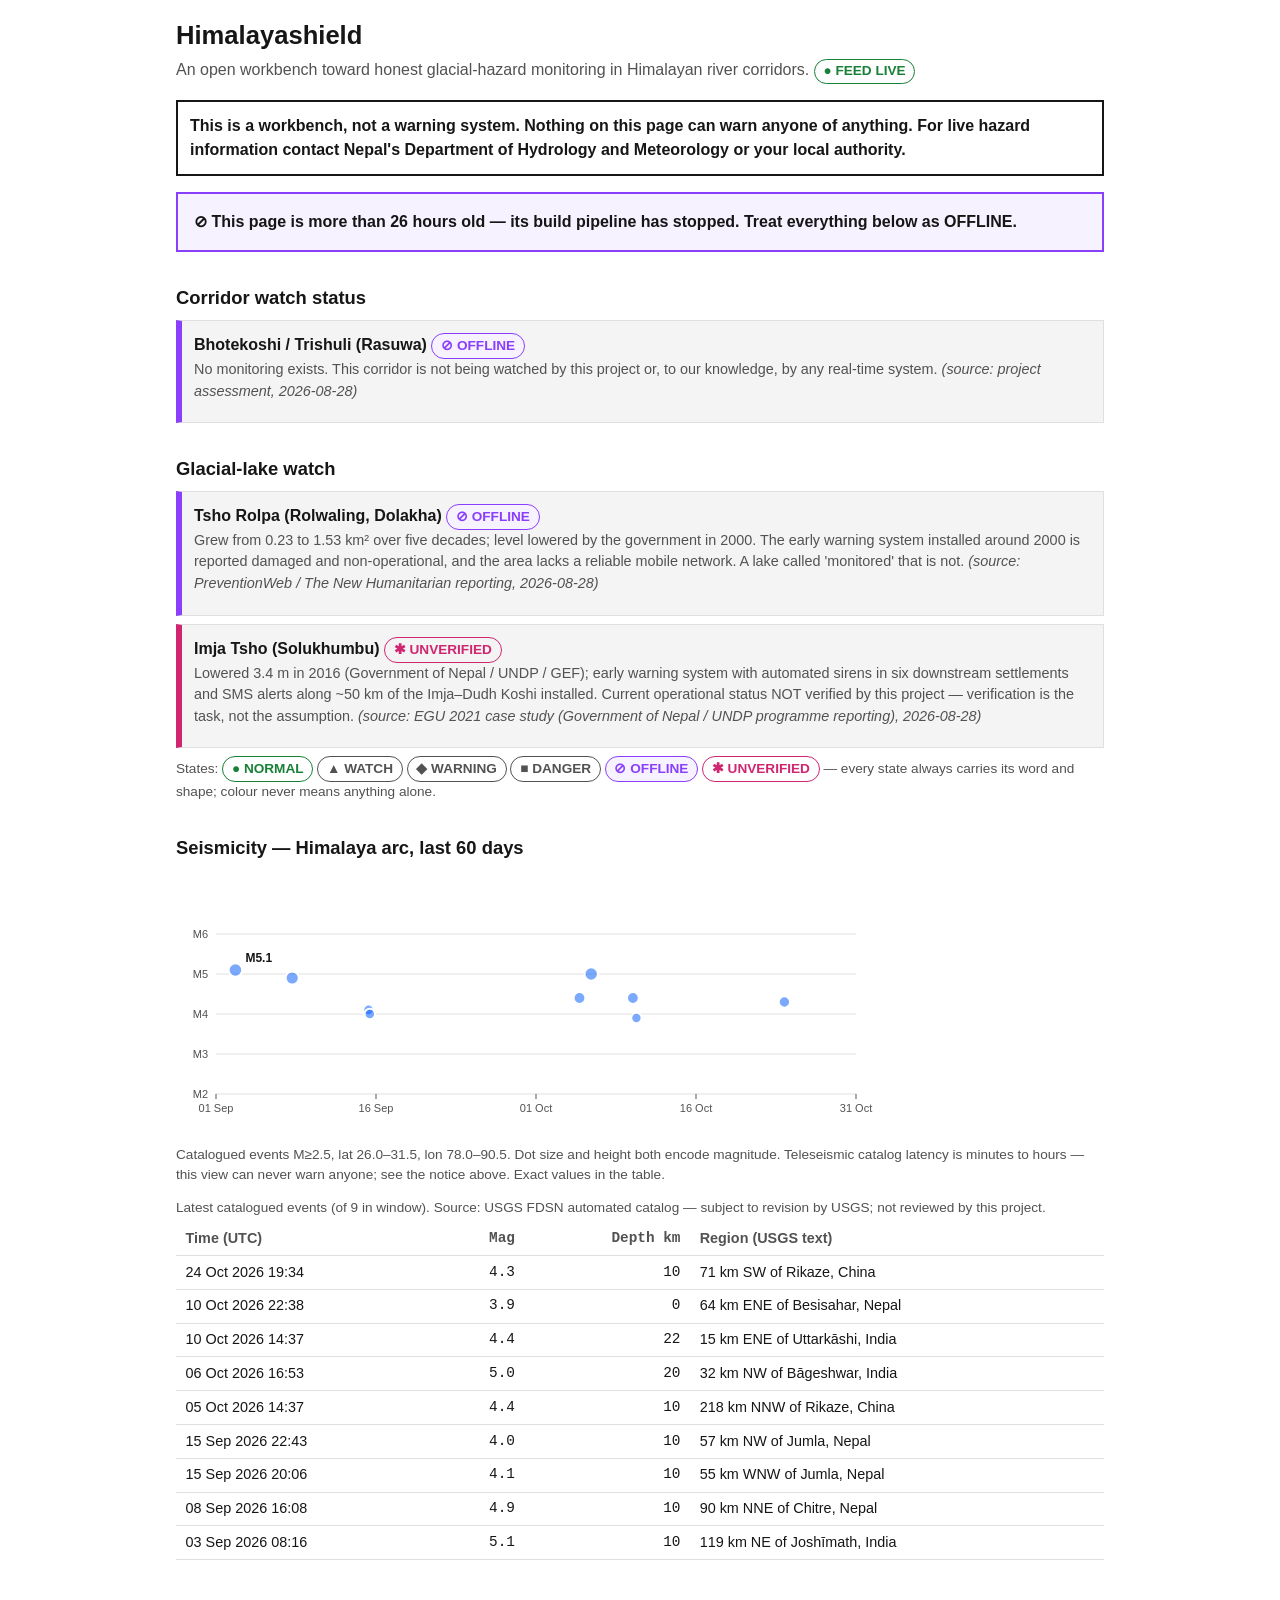
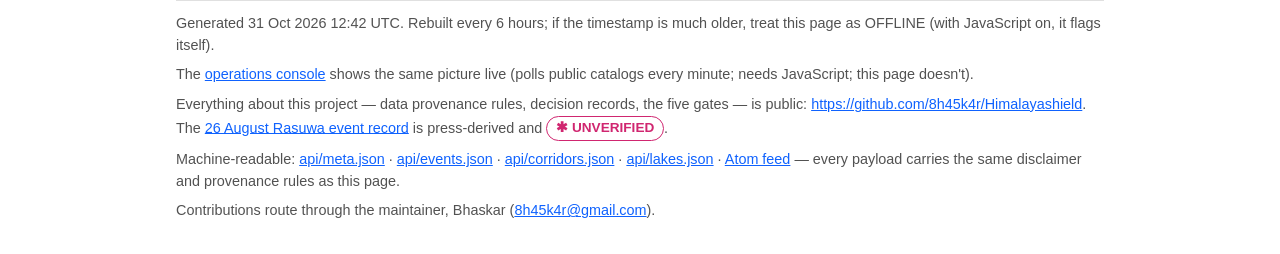
==== commit b614b874: "Publish site 2026-10-31T12:42:31Z from edcc20170017cb25d0ff4911a63416b4d3b17108" ====
--- a/index.html
+++ b/index.html
@@ -158,7 +158,7 @@
 svg text { font-family: var(--font-sans); }
 </style>
 </head>
-<body data-generated="2026-10-24T11:11:01Z">
+<body data-generated="2026-10-31T12:42:21Z">
 <main>
 <h1>Himalayashield</h1>
 <p class="tagline">An open workbench toward honest glacial-hazard monitoring
@@ -181,15 +181,15 @@
 carries its word and shape; colour never means anything alone.</p>
 
 <h2>Seismicity — Himalaya arc, last 60 days</h2>
-<figure><div class="scroll"><svg viewBox="0 0 720 260" role="img" width="720" aria-label="Magnitude of catalogued events over the last 60 days"><line x1="40" y1="220.0" x2="680" y2="220.0" stroke="var(--border-subtle)" stroke-width="1"/><text x="32" y="224.0" text-anchor="end" font-size="11" fill="var(--text-secondary)">M2</text><line x1="40" y1="180.0" x2="680" y2="180.0" stroke="var(--border-subtle)" stroke-width="1"/><text x="32" y="184.0" text-anchor="end" font-size="11" fill="var(--text-secondary)">M3</text><line x1="40" y1="140.0" x2="680" y2="140.0" stroke="var(--border-subtle)" stroke-width="1"/><text x="32" y="144.0" text-anchor="end" font-size="11" fill="var(--text-secondary)">M4</text><line x1="40" y1="100.0" x2="680" y2="100.0" stroke="var(--border-subtle)" stroke-width="1"/><text x="32" y="104.0" text-anchor="end" font-size="11" fill="var(--text-secondary)">M5</text><line x1="40" y1="60.0" x2="680" y2="60.0" stroke="var(--border-subtle)" stroke-width="1"/><text x="32" y="64.0" text-anchor="end" font-size="11" fill="var(--text-secondary)">M6</text><line x1="40.0" y1="220" x2="40.0" y2="225" stroke="var(--text-secondary)" stroke-width="1"/><text x="40.0" y="238" text-anchor="middle" font-size="11" fill="var(--text-secondary)">25 Aug</text><line x1="200.0" y1="220" x2="200.0" y2="225" stroke="var(--text-secondary)" stroke-width="1"/><text x="200.0" y="238" text-anchor="middle" font-size="11" fill="var(--text-secondary)">09 Sep</text><line x1="360.0" y1="220" x2="360.0" y2="225" stroke="var(--text-secondary)" stroke-width="1"/><text x="360.0" y="238" text-anchor="middle" font-size="11" fill="var(--text-secondary)">24 Sep</text><line x1="520.0" y1="220" x2="520.0" y2="225" stroke="var(--text-secondary)" stroke-width="1"/><text x="520.0" y="238" text-anchor="middle" font-size="11" fill="var(--text-secondary)">09 Oct</text><line x1="680.0" y1="220" x2="680.0" y2="225" stroke="var(--text-secondary)" stroke-width="1"/><text x="680.0" y="238" text-anchor="middle" font-size="11" fill="var(--text-secondary)">24 Oct</text><line x1="45.7" y1="30" x2="45.7" y2="220" stroke="var(--text-primary)" stroke-width="1" stroke-dasharray="4 3"/><text x="50.7" y="40" font-size="11" fill="var(--text-primary)">26 Aug collapse</text><circle cx="47.0" cy="92.0" r="7.0" fill="var(--link)" fill-opacity="0.55" stroke="var(--bg)" stroke-width="2"><title>M5.2 — 55 km NW of Kodāri̇̄, Nepal — 26 Aug 2026 02:52 UTC</title></circle><circle cx="48.4" cy="132.0" r="5.6" fill="var(--link)" fill-opacity="0.55" stroke="var(--bg)" stroke-width="2"><title>M4.2 — 62 km NW of Kodāri̇̄, Nepal — 26 Aug 2026 06:00 UTC</title></circle><circle cx="134.7" cy="96.0" r="6.8" fill="var(--link)" fill-opacity="0.55" stroke="var(--bg)" stroke-width="2"><title>M5.1 — 119 km NE of Joshīmath, India — 03 Sep 2026 08:16 UTC</title></circle><circle cx="191.5" cy="104.0" r="6.6" fill="var(--link)" fill-opacity="0.55" stroke="var(--bg)" stroke-width="2"><title>M4.9 — 90 km NNE of Chitre, Nepal — 08 Sep 2026 16:08 UTC</title></circle><circle cx="268.0" cy="136.0" r="5.4" fill="var(--link)" fill-opacity="0.55" stroke="var(--bg)" stroke-width="2"><title>M4.1 — 55 km WNW of Jumla, Nepal — 15 Sep 2026 20:06 UTC</title></circle><circle cx="269.1" cy="140.0" r="5.3" fill="var(--link)" fill-opacity="0.55" stroke="var(--bg)" stroke-width="2"><title>M4.0 — 57 km NW of Jumla, Nepal — 15 Sep 2026 22:43 UTC</title></circle><circle cx="478.9" cy="124.0" r="5.9" fill="var(--link)" fill-opacity="0.55" stroke="var(--bg)" stroke-width="2"><title>M4.4 — 218 km NNW of Rikaze, China — 05 Oct 2026 14:37 UTC</title></circle><circle cx="490.5" cy="96.0" r="6.8" fill="var(--link)" fill-opacity="0.55" stroke="var(--bg)" stroke-width="2"><title>M5.1 — 31 km NW of Bāgeshwar, India — 06 Oct 2026 16:53 UTC</title></circle><circle cx="532.2" cy="124.0" r="5.9" fill="var(--link)" fill-opacity="0.55" stroke="var(--bg)" stroke-width="2"><title>M4.4 — 15 km ENE of Uttarkāshi, India — 10 Oct 2026 14:37 UTC</title></circle><circle cx="535.8" cy="144.0" r="5.2" fill="var(--link)" fill-opacity="0.55" stroke="var(--bg)" stroke-width="2"><title>M3.9 — 64 km ENE of Besisahar, Nepal — 10 Oct 2026 22:38 UTC</title></circle><text x="57.0" y="84.0" text-anchor="start" font-size="12" font-weight="600" fill="var(--text-primary)">M5.2</text></svg></div>
+<figure><div class="scroll"><svg viewBox="0 0 720 260" role="img" width="720" aria-label="Magnitude of catalogued events over the last 60 days"><line x1="40" y1="220.0" x2="680" y2="220.0" stroke="var(--border-subtle)" stroke-width="1"/><text x="32" y="224.0" text-anchor="end" font-size="11" fill="var(--text-secondary)">M2</text><line x1="40" y1="180.0" x2="680" y2="180.0" stroke="var(--border-subtle)" stroke-width="1"/><text x="32" y="184.0" text-anchor="end" font-size="11" fill="var(--text-secondary)">M3</text><line x1="40" y1="140.0" x2="680" y2="140.0" stroke="var(--border-subtle)" stroke-width="1"/><text x="32" y="144.0" text-anchor="end" font-size="11" fill="var(--text-secondary)">M4</text><line x1="40" y1="100.0" x2="680" y2="100.0" stroke="var(--border-subtle)" stroke-width="1"/><text x="32" y="104.0" text-anchor="end" font-size="11" fill="var(--text-secondary)">M5</text><line x1="40" y1="60.0" x2="680" y2="60.0" stroke="var(--border-subtle)" stroke-width="1"/><text x="32" y="64.0" text-anchor="end" font-size="11" fill="var(--text-secondary)">M6</text><line x1="40.0" y1="220" x2="40.0" y2="225" stroke="var(--text-secondary)" stroke-width="1"/><text x="40.0" y="238" text-anchor="middle" font-size="11" fill="var(--text-secondary)">01 Sep</text><line x1="200.0" y1="220" x2="200.0" y2="225" stroke="var(--text-secondary)" stroke-width="1"/><text x="200.0" y="238" text-anchor="middle" font-size="11" fill="var(--text-secondary)">16 Sep</text><line x1="360.0" y1="220" x2="360.0" y2="225" stroke="var(--text-secondary)" stroke-width="1"/><text x="360.0" y="238" text-anchor="middle" font-size="11" fill="var(--text-secondary)">01 Oct</text><line x1="520.0" y1="220" x2="520.0" y2="225" stroke="var(--text-secondary)" stroke-width="1"/><text x="520.0" y="238" text-anchor="middle" font-size="11" fill="var(--text-secondary)">16 Oct</text><line x1="680.0" y1="220" x2="680.0" y2="225" stroke="var(--text-secondary)" stroke-width="1"/><text x="680.0" y="238" text-anchor="middle" font-size="11" fill="var(--text-secondary)">31 Oct</text><circle cx="59.4" cy="96.0" r="6.8" fill="var(--link)" fill-opacity="0.55" stroke="var(--bg)" stroke-width="2"><title>M5.1 — 119 km NE of Joshīmath, India — 03 Sep 2026 08:16 UTC</title></circle><circle cx="116.2" cy="104.0" r="6.6" fill="var(--link)" fill-opacity="0.55" stroke="var(--bg)" stroke-width="2"><title>M4.9 — 90 km NNE of Chitre, Nepal — 08 Sep 2026 16:08 UTC</title></circle><circle cx="192.6" cy="136.0" r="5.4" fill="var(--link)" fill-opacity="0.55" stroke="var(--bg)" stroke-width="2"><title>M4.1 — 55 km WNW of Jumla, Nepal — 15 Sep 2026 20:06 UTC</title></circle><circle cx="193.8" cy="140.0" r="5.3" fill="var(--link)" fill-opacity="0.55" stroke="var(--bg)" stroke-width="2"><title>M4.0 — 57 km NW of Jumla, Nepal — 15 Sep 2026 22:43 UTC</title></circle><circle cx="403.5" cy="124.0" r="5.9" fill="var(--link)" fill-opacity="0.55" stroke="var(--bg)" stroke-width="2"><title>M4.4 — 218 km NNW of Rikaze, China — 05 Oct 2026 14:37 UTC</title></circle><circle cx="415.2" cy="100.0" r="6.7" fill="var(--link)" fill-opacity="0.55" stroke="var(--bg)" stroke-width="2"><title>M5.0 — 32 km NW of Bāgeshwar, India — 06 Oct 2026 16:53 UTC</title></circle><circle cx="456.9" cy="124.0" r="5.9" fill="var(--link)" fill-opacity="0.55" stroke="var(--bg)" stroke-width="2"><title>M4.4 — 15 km ENE of Uttarkāshi, India — 10 Oct 2026 14:37 UTC</title></circle><circle cx="460.4" cy="144.0" r="5.2" fill="var(--link)" fill-opacity="0.55" stroke="var(--bg)" stroke-width="2"><title>M3.9 — 64 km ENE of Besisahar, Nepal — 10 Oct 2026 22:38 UTC</title></circle><circle cx="608.4" cy="128.0" r="5.7" fill="var(--link)" fill-opacity="0.55" stroke="var(--bg)" stroke-width="2"><title>M4.3 — 71 km SW of Rikaze, China — 24 Oct 2026 19:34 UTC</title></circle><text x="69.4" y="88.0" text-anchor="start" font-size="12" font-weight="600" fill="var(--text-primary)">M5.1</text></svg></div>
 <figcaption>Catalogued events M≥2.5, lat 26.0–31.5,
 lon 78.0–90.5. Dot size and height both encode
 magnitude. Teleseismic catalog latency is minutes to hours — this view can
 never warn anyone; see the notice above. Exact values in the table.</figcaption>
 </figure>
-<div class="scroll"><table><caption>Latest catalogued events (of 10 in window). Source: USGS FDSN automated catalog — subject to revision by USGS; not reviewed by this project.</caption><thead><tr><th>Time (UTC)</th><th class=num>Mag</th><th class=num>Depth km</th><th>Region (USGS text)</th></tr></thead><tbody><tr><td>10 Oct 2026 22:38</td><td class=num>3.9</td><td class=num>0</td><td>64 km ENE of Besisahar, Nepal</td></tr><tr><td>10 Oct 2026 14:37</td><td class=num>4.4</td><td class=num>22</td><td>15 km ENE of Uttarkāshi, India</td></tr><tr><td>06 Oct 2026 16:53</td><td class=num>5.1</td><td class=num>17</td><td>31 km NW of Bāgeshwar, India</td></tr><tr><td>05 Oct 2026 14:37</td><td class=num>4.4</td><td class=num>10</td><td>218 km NNW of Rikaze, China</td></tr><tr><td>15 Sep 2026 22:43</td><td class=num>4.0</td><td class=num>10</td><td>57 km NW of Jumla, Nepal</td></tr><tr><td>15 Sep 2026 20:06</td><td class=num>4.1</td><td class=num>10</td><td>55 km WNW of Jumla, Nepal</td></tr><tr><td>08 Sep 2026 16:08</td><td class=num>4.9</td><td class=num>10</td><td>90 km NNE of Chitre, Nepal</td></tr><tr><td>03 Sep 2026 08:16</td><td class=num>5.1</td><td class=num>10</td><td>119 km NE of Joshīmath, India</td></tr><tr><td>26 Aug 2026 06:00</td><td class=num>4.2</td><td class=num>0</td><td>62 km NW of Kodāri̇̄, Nepal</td></tr><tr><td>26 Aug 2026 02:52</td><td class=num>5.2</td><td class=num>0</td><td>55 km NW of Kodāri̇̄, Nepal</td></tr></tbody></table></div>
+<div class="scroll"><table><caption>Latest catalogued events (of 9 in window). Source: USGS FDSN automated catalog — subject to revision by USGS; not reviewed by this project.</caption><thead><tr><th>Time (UTC)</th><th class=num>Mag</th><th class=num>Depth km</th><th>Region (USGS text)</th></tr></thead><tbody><tr><td>24 Oct 2026 19:34</td><td class=num>4.3</td><td class=num>10</td><td>71 km SW of Rikaze, China</td></tr><tr><td>10 Oct 2026 22:38</td><td class=num>3.9</td><td class=num>0</td><td>64 km ENE of Besisahar, Nepal</td></tr><tr><td>10 Oct 2026 14:37</td><td class=num>4.4</td><td class=num>22</td><td>15 km ENE of Uttarkāshi, India</td></tr><tr><td>06 Oct 2026 16:53</td><td class=num>5.0</td><td class=num>20</td><td>32 km NW of Bāgeshwar, India</td></tr><tr><td>05 Oct 2026 14:37</td><td class=num>4.4</td><td class=num>10</td><td>218 km NNW of Rikaze, China</td></tr><tr><td>15 Sep 2026 22:43</td><td class=num>4.0</td><td class=num>10</td><td>57 km NW of Jumla, Nepal</td></tr><tr><td>15 Sep 2026 20:06</td><td class=num>4.1</td><td class=num>10</td><td>55 km WNW of Jumla, Nepal</td></tr><tr><td>08 Sep 2026 16:08</td><td class=num>4.9</td><td class=num>10</td><td>90 km NNE of Chitre, Nepal</td></tr><tr><td>03 Sep 2026 08:16</td><td class=num>5.1</td><td class=num>10</td><td>119 km NE of Joshīmath, India</td></tr></tbody></table></div>
 <footer>
-<p>Generated 24 Oct 2026 11:11 UTC. Rebuilt every 6 hours; if the timestamp is much
+<p>Generated 31 Oct 2026 12:42 UTC. Rebuilt every 6 hours; if the timestamp is much
 older, treat this page as OFFLINE (with JavaScript on, it flags itself).</p>
 <p>The <a href="console/">operations console</a> shows the same picture
 live (polls public catalogs every minute; needs JavaScript; this page
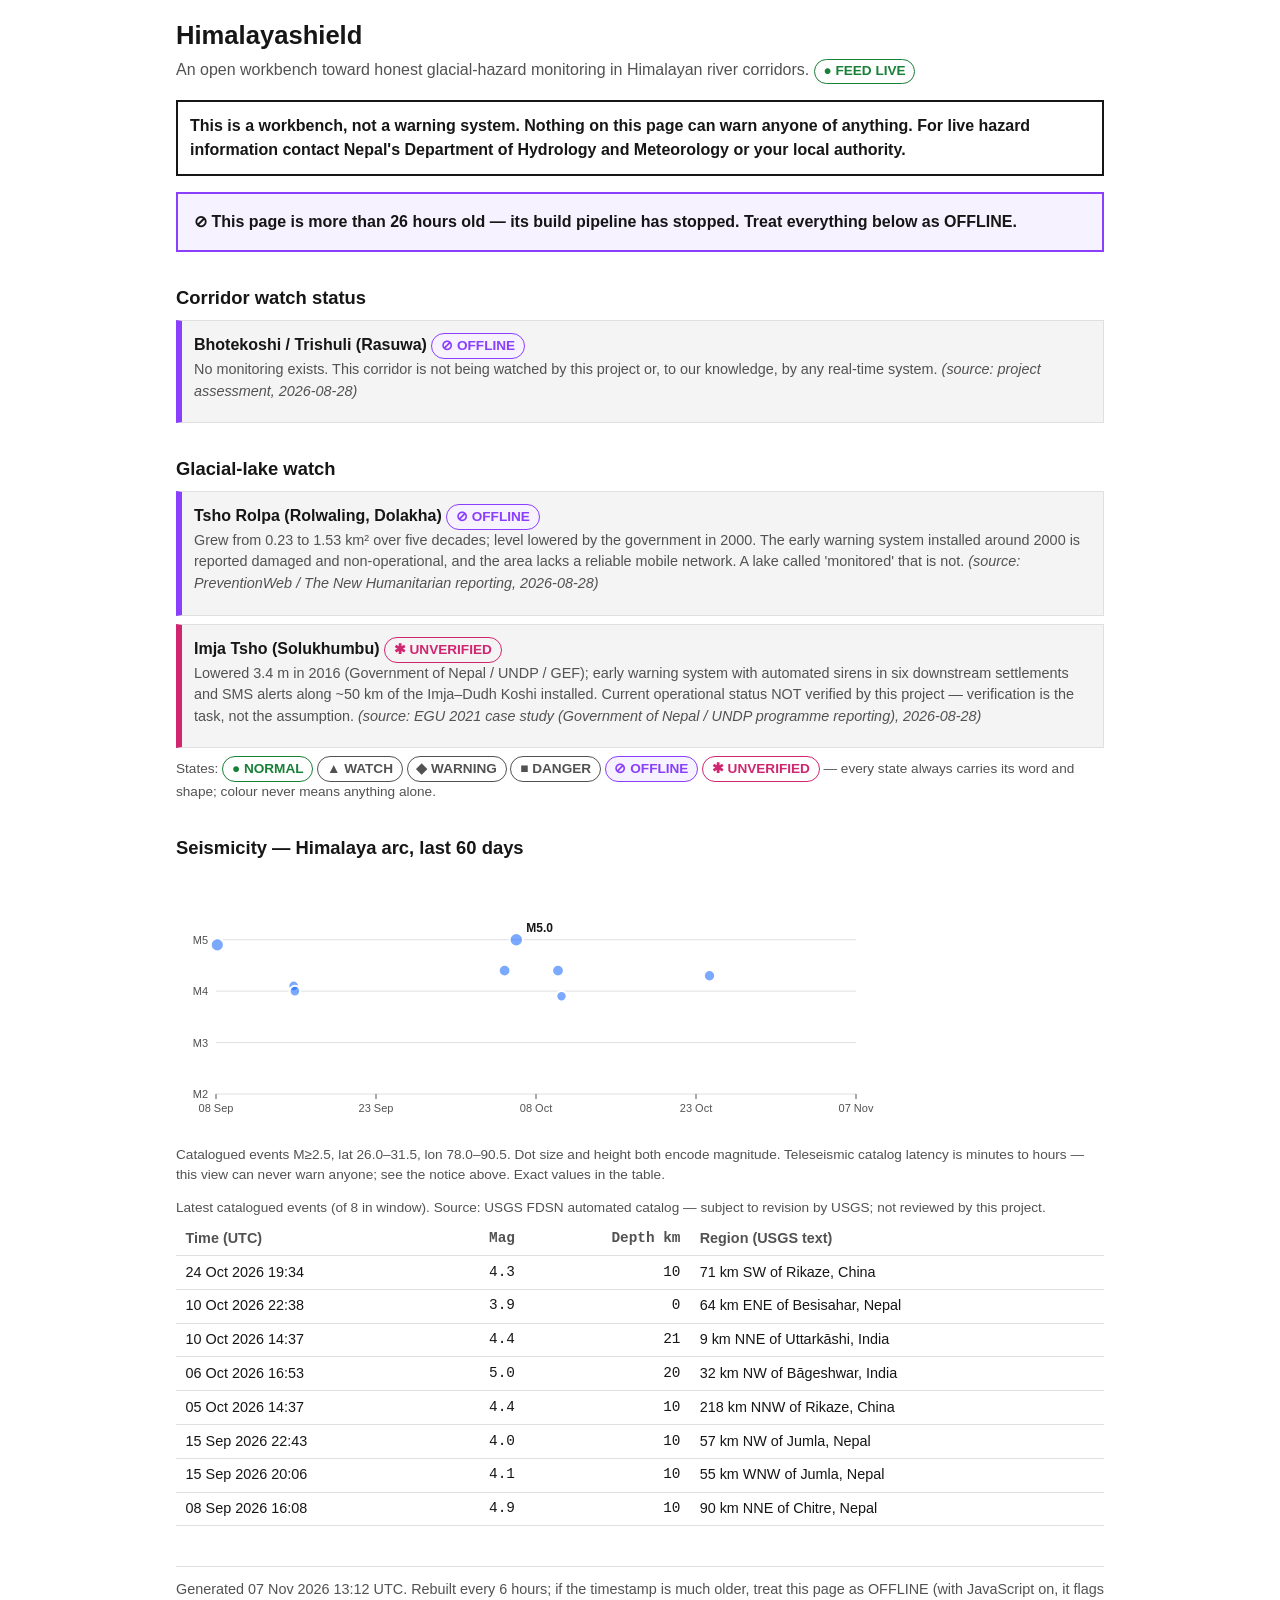
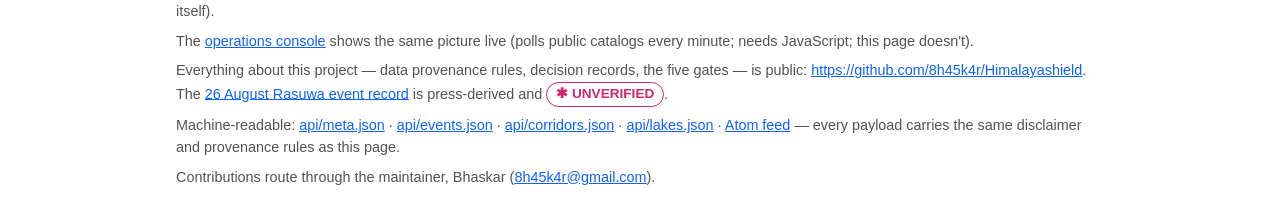
==== commit 3a7aecf7: "Publish site 2026-11-07T13:12:44Z from edcc20170017cb25d0ff4911a63416b4d3b17108" ====
--- a/index.html
+++ b/index.html
@@ -158,7 +158,7 @@
 svg text { font-family: var(--font-sans); }
 </style>
 </head>
-<body data-generated="2026-10-31T12:42:21Z">
+<body data-generated="2026-11-07T13:12:36Z">
 <main>
 <h1>Himalayashield</h1>
 <p class="tagline">An open workbench toward honest glacial-hazard monitoring
@@ -181,15 +181,15 @@
 carries its word and shape; colour never means anything alone.</p>
 
 <h2>Seismicity — Himalaya arc, last 60 days</h2>
-<figure><div class="scroll"><svg viewBox="0 0 720 260" role="img" width="720" aria-label="Magnitude of catalogued events over the last 60 days"><line x1="40" y1="220.0" x2="680" y2="220.0" stroke="var(--border-subtle)" stroke-width="1"/><text x="32" y="224.0" text-anchor="end" font-size="11" fill="var(--text-secondary)">M2</text><line x1="40" y1="180.0" x2="680" y2="180.0" stroke="var(--border-subtle)" stroke-width="1"/><text x="32" y="184.0" text-anchor="end" font-size="11" fill="var(--text-secondary)">M3</text><line x1="40" y1="140.0" x2="680" y2="140.0" stroke="var(--border-subtle)" stroke-width="1"/><text x="32" y="144.0" text-anchor="end" font-size="11" fill="var(--text-secondary)">M4</text><line x1="40" y1="100.0" x2="680" y2="100.0" stroke="var(--border-subtle)" stroke-width="1"/><text x="32" y="104.0" text-anchor="end" font-size="11" fill="var(--text-secondary)">M5</text><line x1="40" y1="60.0" x2="680" y2="60.0" stroke="var(--border-subtle)" stroke-width="1"/><text x="32" y="64.0" text-anchor="end" font-size="11" fill="var(--text-secondary)">M6</text><line x1="40.0" y1="220" x2="40.0" y2="225" stroke="var(--text-secondary)" stroke-width="1"/><text x="40.0" y="238" text-anchor="middle" font-size="11" fill="var(--text-secondary)">01 Sep</text><line x1="200.0" y1="220" x2="200.0" y2="225" stroke="var(--text-secondary)" stroke-width="1"/><text x="200.0" y="238" text-anchor="middle" font-size="11" fill="var(--text-secondary)">16 Sep</text><line x1="360.0" y1="220" x2="360.0" y2="225" stroke="var(--text-secondary)" stroke-width="1"/><text x="360.0" y="238" text-anchor="middle" font-size="11" fill="var(--text-secondary)">01 Oct</text><line x1="520.0" y1="220" x2="520.0" y2="225" stroke="var(--text-secondary)" stroke-width="1"/><text x="520.0" y="238" text-anchor="middle" font-size="11" fill="var(--text-secondary)">16 Oct</text><line x1="680.0" y1="220" x2="680.0" y2="225" stroke="var(--text-secondary)" stroke-width="1"/><text x="680.0" y="238" text-anchor="middle" font-size="11" fill="var(--text-secondary)">31 Oct</text><circle cx="59.4" cy="96.0" r="6.8" fill="var(--link)" fill-opacity="0.55" stroke="var(--bg)" stroke-width="2"><title>M5.1 — 119 km NE of Joshīmath, India — 03 Sep 2026 08:16 UTC</title></circle><circle cx="116.2" cy="104.0" r="6.6" fill="var(--link)" fill-opacity="0.55" stroke="var(--bg)" stroke-width="2"><title>M4.9 — 90 km NNE of Chitre, Nepal — 08 Sep 2026 16:08 UTC</title></circle><circle cx="192.6" cy="136.0" r="5.4" fill="var(--link)" fill-opacity="0.55" stroke="var(--bg)" stroke-width="2"><title>M4.1 — 55 km WNW of Jumla, Nepal — 15 Sep 2026 20:06 UTC</title></circle><circle cx="193.8" cy="140.0" r="5.3" fill="var(--link)" fill-opacity="0.55" stroke="var(--bg)" stroke-width="2"><title>M4.0 — 57 km NW of Jumla, Nepal — 15 Sep 2026 22:43 UTC</title></circle><circle cx="403.5" cy="124.0" r="5.9" fill="var(--link)" fill-opacity="0.55" stroke="var(--bg)" stroke-width="2"><title>M4.4 — 218 km NNW of Rikaze, China — 05 Oct 2026 14:37 UTC</title></circle><circle cx="415.2" cy="100.0" r="6.7" fill="var(--link)" fill-opacity="0.55" stroke="var(--bg)" stroke-width="2"><title>M5.0 — 32 km NW of Bāgeshwar, India — 06 Oct 2026 16:53 UTC</title></circle><circle cx="456.9" cy="124.0" r="5.9" fill="var(--link)" fill-opacity="0.55" stroke="var(--bg)" stroke-width="2"><title>M4.4 — 15 km ENE of Uttarkāshi, India — 10 Oct 2026 14:37 UTC</title></circle><circle cx="460.4" cy="144.0" r="5.2" fill="var(--link)" fill-opacity="0.55" stroke="var(--bg)" stroke-width="2"><title>M3.9 — 64 km ENE of Besisahar, Nepal — 10 Oct 2026 22:38 UTC</title></circle><circle cx="608.4" cy="128.0" r="5.7" fill="var(--link)" fill-opacity="0.55" stroke="var(--bg)" stroke-width="2"><title>M4.3 — 71 km SW of Rikaze, China — 24 Oct 2026 19:34 UTC</title></circle><text x="69.4" y="88.0" text-anchor="start" font-size="12" font-weight="600" fill="var(--text-primary)">M5.1</text></svg></div>
+<figure><div class="scroll"><svg viewBox="0 0 720 260" role="img" width="720" aria-label="Magnitude of catalogued events over the last 60 days"><line x1="40" y1="220.0" x2="680" y2="220.0" stroke="var(--border-subtle)" stroke-width="1"/><text x="32" y="224.0" text-anchor="end" font-size="11" fill="var(--text-secondary)">M2</text><line x1="40" y1="168.6" x2="680" y2="168.6" stroke="var(--border-subtle)" stroke-width="1"/><text x="32" y="172.6" text-anchor="end" font-size="11" fill="var(--text-secondary)">M3</text><line x1="40" y1="117.1" x2="680" y2="117.1" stroke="var(--border-subtle)" stroke-width="1"/><text x="32" y="121.1" text-anchor="end" font-size="11" fill="var(--text-secondary)">M4</text><line x1="40" y1="65.7" x2="680" y2="65.7" stroke="var(--border-subtle)" stroke-width="1"/><text x="32" y="69.7" text-anchor="end" font-size="11" fill="var(--text-secondary)">M5</text><line x1="40.0" y1="220" x2="40.0" y2="225" stroke="var(--text-secondary)" stroke-width="1"/><text x="40.0" y="238" text-anchor="middle" font-size="11" fill="var(--text-secondary)">08 Sep</text><line x1="200.0" y1="220" x2="200.0" y2="225" stroke="var(--text-secondary)" stroke-width="1"/><text x="200.0" y="238" text-anchor="middle" font-size="11" fill="var(--text-secondary)">23 Sep</text><line x1="360.0" y1="220" x2="360.0" y2="225" stroke="var(--text-secondary)" stroke-width="1"/><text x="360.0" y="238" text-anchor="middle" font-size="11" fill="var(--text-secondary)">08 Oct</text><line x1="520.0" y1="220" x2="520.0" y2="225" stroke="var(--text-secondary)" stroke-width="1"/><text x="520.0" y="238" text-anchor="middle" font-size="11" fill="var(--text-secondary)">23 Oct</text><line x1="680.0" y1="220" x2="680.0" y2="225" stroke="var(--text-secondary)" stroke-width="1"/><text x="680.0" y="238" text-anchor="middle" font-size="11" fill="var(--text-secondary)">07 Nov</text><circle cx="41.3" cy="70.9" r="6.6" fill="var(--link)" fill-opacity="0.55" stroke="var(--bg)" stroke-width="2"><title>M4.9 — 90 km NNE of Chitre, Nepal — 08 Sep 2026 16:08 UTC</title></circle><circle cx="117.7" cy="112.0" r="5.4" fill="var(--link)" fill-opacity="0.55" stroke="var(--bg)" stroke-width="2"><title>M4.1 — 55 km WNW of Jumla, Nepal — 15 Sep 2026 20:06 UTC</title></circle><circle cx="118.9" cy="117.1" r="5.3" fill="var(--link)" fill-opacity="0.55" stroke="var(--bg)" stroke-width="2"><title>M4.0 — 57 km NW of Jumla, Nepal — 15 Sep 2026 22:43 UTC</title></circle><circle cx="328.6" cy="96.6" r="5.9" fill="var(--link)" fill-opacity="0.55" stroke="var(--bg)" stroke-width="2"><title>M4.4 — 218 km NNW of Rikaze, China — 05 Oct 2026 14:37 UTC</title></circle><circle cx="340.3" cy="65.7" r="6.7" fill="var(--link)" fill-opacity="0.55" stroke="var(--bg)" stroke-width="2"><title>M5.0 — 32 km NW of Bāgeshwar, India — 06 Oct 2026 16:53 UTC</title></circle><circle cx="382.0" cy="96.6" r="5.9" fill="var(--link)" fill-opacity="0.55" stroke="var(--bg)" stroke-width="2"><title>M4.4 — 9 km NNE of Uttarkāshi, India — 10 Oct 2026 14:37 UTC</title></circle><circle cx="385.5" cy="122.3" r="5.2" fill="var(--link)" fill-opacity="0.55" stroke="var(--bg)" stroke-width="2"><title>M3.9 — 64 km ENE of Besisahar, Nepal — 10 Oct 2026 22:38 UTC</title></circle><circle cx="533.5" cy="101.7" r="5.7" fill="var(--link)" fill-opacity="0.55" stroke="var(--bg)" stroke-width="2"><title>M4.3 — 71 km SW of Rikaze, China — 24 Oct 2026 19:34 UTC</title></circle><text x="350.3" y="57.7" text-anchor="start" font-size="12" font-weight="600" fill="var(--text-primary)">M5.0</text></svg></div>
 <figcaption>Catalogued events M≥2.5, lat 26.0–31.5,
 lon 78.0–90.5. Dot size and height both encode
 magnitude. Teleseismic catalog latency is minutes to hours — this view can
 never warn anyone; see the notice above. Exact values in the table.</figcaption>
 </figure>
-<div class="scroll"><table><caption>Latest catalogued events (of 9 in window). Source: USGS FDSN automated catalog — subject to revision by USGS; not reviewed by this project.</caption><thead><tr><th>Time (UTC)</th><th class=num>Mag</th><th class=num>Depth km</th><th>Region (USGS text)</th></tr></thead><tbody><tr><td>24 Oct 2026 19:34</td><td class=num>4.3</td><td class=num>10</td><td>71 km SW of Rikaze, China</td></tr><tr><td>10 Oct 2026 22:38</td><td class=num>3.9</td><td class=num>0</td><td>64 km ENE of Besisahar, Nepal</td></tr><tr><td>10 Oct 2026 14:37</td><td class=num>4.4</td><td class=num>22</td><td>15 km ENE of Uttarkāshi, India</td></tr><tr><td>06 Oct 2026 16:53</td><td class=num>5.0</td><td class=num>20</td><td>32 km NW of Bāgeshwar, India</td></tr><tr><td>05 Oct 2026 14:37</td><td class=num>4.4</td><td class=num>10</td><td>218 km NNW of Rikaze, China</td></tr><tr><td>15 Sep 2026 22:43</td><td class=num>4.0</td><td class=num>10</td><td>57 km NW of Jumla, Nepal</td></tr><tr><td>15 Sep 2026 20:06</td><td class=num>4.1</td><td class=num>10</td><td>55 km WNW of Jumla, Nepal</td></tr><tr><td>08 Sep 2026 16:08</td><td class=num>4.9</td><td class=num>10</td><td>90 km NNE of Chitre, Nepal</td></tr><tr><td>03 Sep 2026 08:16</td><td class=num>5.1</td><td class=num>10</td><td>119 km NE of Joshīmath, India</td></tr></tbody></table></div>
+<div class="scroll"><table><caption>Latest catalogued events (of 8 in window). Source: USGS FDSN automated catalog — subject to revision by USGS; not reviewed by this project.</caption><thead><tr><th>Time (UTC)</th><th class=num>Mag</th><th class=num>Depth km</th><th>Region (USGS text)</th></tr></thead><tbody><tr><td>24 Oct 2026 19:34</td><td class=num>4.3</td><td class=num>10</td><td>71 km SW of Rikaze, China</td></tr><tr><td>10 Oct 2026 22:38</td><td class=num>3.9</td><td class=num>0</td><td>64 km ENE of Besisahar, Nepal</td></tr><tr><td>10 Oct 2026 14:37</td><td class=num>4.4</td><td class=num>21</td><td>9 km NNE of Uttarkāshi, India</td></tr><tr><td>06 Oct 2026 16:53</td><td class=num>5.0</td><td class=num>20</td><td>32 km NW of Bāgeshwar, India</td></tr><tr><td>05 Oct 2026 14:37</td><td class=num>4.4</td><td class=num>10</td><td>218 km NNW of Rikaze, China</td></tr><tr><td>15 Sep 2026 22:43</td><td class=num>4.0</td><td class=num>10</td><td>57 km NW of Jumla, Nepal</td></tr><tr><td>15 Sep 2026 20:06</td><td class=num>4.1</td><td class=num>10</td><td>55 km WNW of Jumla, Nepal</td></tr><tr><td>08 Sep 2026 16:08</td><td class=num>4.9</td><td class=num>10</td><td>90 km NNE of Chitre, Nepal</td></tr></tbody></table></div>
 <footer>
-<p>Generated 31 Oct 2026 12:42 UTC. Rebuilt every 6 hours; if the timestamp is much
+<p>Generated 07 Nov 2026 13:12 UTC. Rebuilt every 6 hours; if the timestamp is much
 older, treat this page as OFFLINE (with JavaScript on, it flags itself).</p>
 <p>The <a href="console/">operations console</a> shows the same picture
 live (polls public catalogs every minute; needs JavaScript; this page
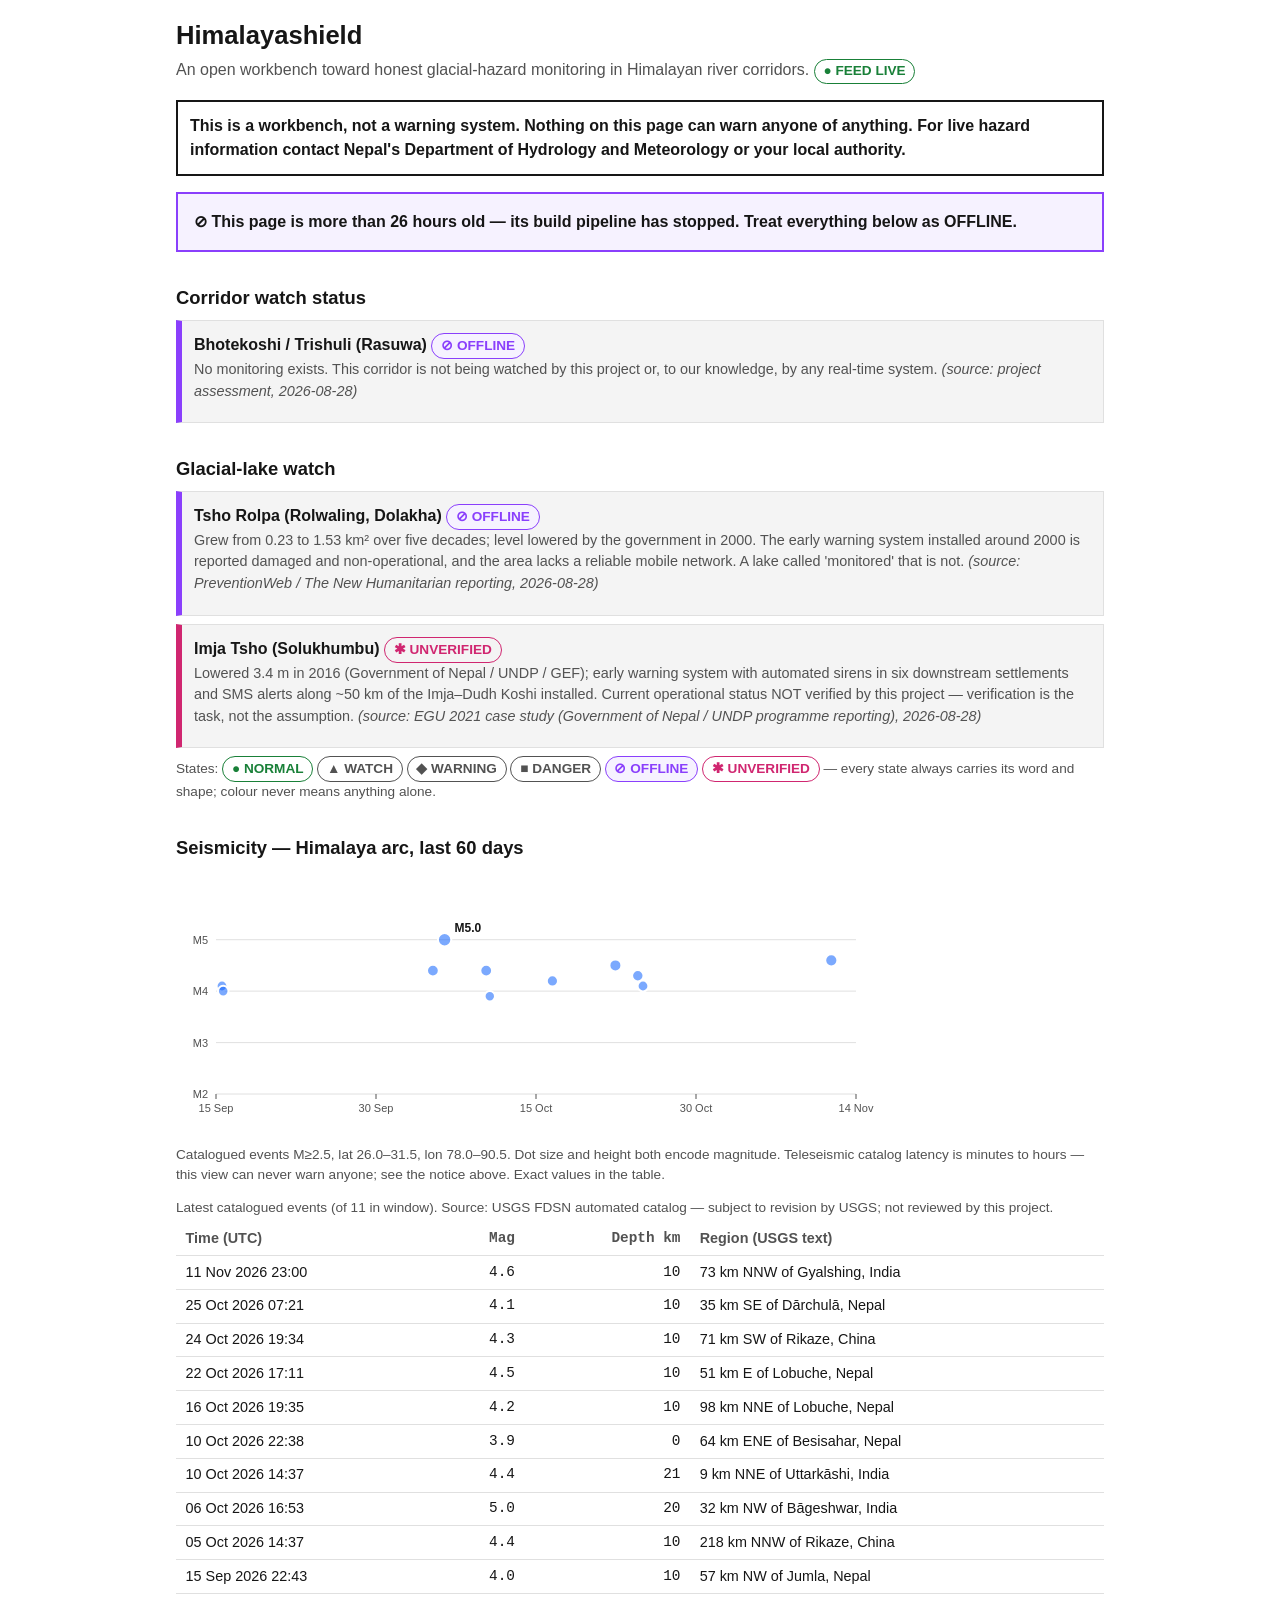
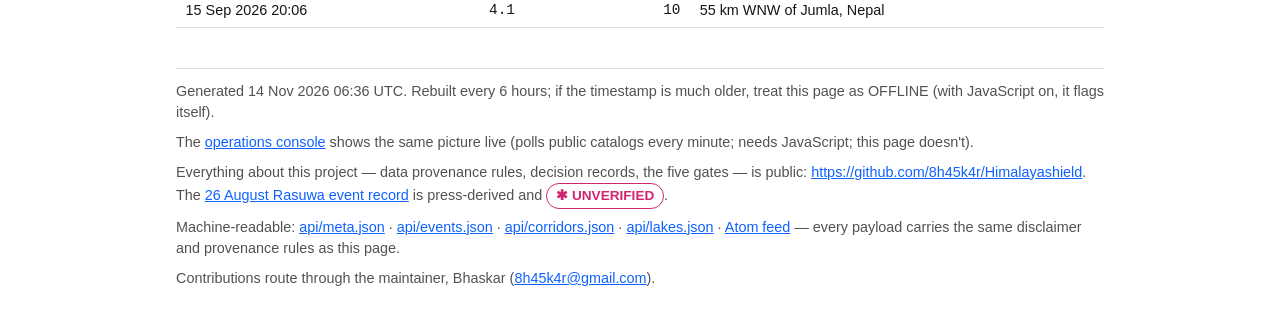
==== commit 9b808642: "Publish site 2026-11-14T06:36:23Z from edcc20170017cb25d0ff4911a63416b4d3b17108" ====
--- a/index.html
+++ b/index.html
@@ -158,7 +158,7 @@
 svg text { font-family: var(--font-sans); }
 </style>
 </head>
-<body data-generated="2026-11-07T13:12:36Z">
+<body data-generated="2026-11-14T06:36:15Z">
 <main>
 <h1>Himalayashield</h1>
 <p class="tagline">An open workbench toward honest glacial-hazard monitoring
@@ -181,15 +181,15 @@
 carries its word and shape; colour never means anything alone.</p>
 
 <h2>Seismicity — Himalaya arc, last 60 days</h2>
-<figure><div class="scroll"><svg viewBox="0 0 720 260" role="img" width="720" aria-label="Magnitude of catalogued events over the last 60 days"><line x1="40" y1="220.0" x2="680" y2="220.0" stroke="var(--border-subtle)" stroke-width="1"/><text x="32" y="224.0" text-anchor="end" font-size="11" fill="var(--text-secondary)">M2</text><line x1="40" y1="168.6" x2="680" y2="168.6" stroke="var(--border-subtle)" stroke-width="1"/><text x="32" y="172.6" text-anchor="end" font-size="11" fill="var(--text-secondary)">M3</text><line x1="40" y1="117.1" x2="680" y2="117.1" stroke="var(--border-subtle)" stroke-width="1"/><text x="32" y="121.1" text-anchor="end" font-size="11" fill="var(--text-secondary)">M4</text><line x1="40" y1="65.7" x2="680" y2="65.7" stroke="var(--border-subtle)" stroke-width="1"/><text x="32" y="69.7" text-anchor="end" font-size="11" fill="var(--text-secondary)">M5</text><line x1="40.0" y1="220" x2="40.0" y2="225" stroke="var(--text-secondary)" stroke-width="1"/><text x="40.0" y="238" text-anchor="middle" font-size="11" fill="var(--text-secondary)">08 Sep</text><line x1="200.0" y1="220" x2="200.0" y2="225" stroke="var(--text-secondary)" stroke-width="1"/><text x="200.0" y="238" text-anchor="middle" font-size="11" fill="var(--text-secondary)">23 Sep</text><line x1="360.0" y1="220" x2="360.0" y2="225" stroke="var(--text-secondary)" stroke-width="1"/><text x="360.0" y="238" text-anchor="middle" font-size="11" fill="var(--text-secondary)">08 Oct</text><line x1="520.0" y1="220" x2="520.0" y2="225" stroke="var(--text-secondary)" stroke-width="1"/><text x="520.0" y="238" text-anchor="middle" font-size="11" fill="var(--text-secondary)">23 Oct</text><line x1="680.0" y1="220" x2="680.0" y2="225" stroke="var(--text-secondary)" stroke-width="1"/><text x="680.0" y="238" text-anchor="middle" font-size="11" fill="var(--text-secondary)">07 Nov</text><circle cx="41.3" cy="70.9" r="6.6" fill="var(--link)" fill-opacity="0.55" stroke="var(--bg)" stroke-width="2"><title>M4.9 — 90 km NNE of Chitre, Nepal — 08 Sep 2026 16:08 UTC</title></circle><circle cx="117.7" cy="112.0" r="5.4" fill="var(--link)" fill-opacity="0.55" stroke="var(--bg)" stroke-width="2"><title>M4.1 — 55 km WNW of Jumla, Nepal — 15 Sep 2026 20:06 UTC</title></circle><circle cx="118.9" cy="117.1" r="5.3" fill="var(--link)" fill-opacity="0.55" stroke="var(--bg)" stroke-width="2"><title>M4.0 — 57 km NW of Jumla, Nepal — 15 Sep 2026 22:43 UTC</title></circle><circle cx="328.6" cy="96.6" r="5.9" fill="var(--link)" fill-opacity="0.55" stroke="var(--bg)" stroke-width="2"><title>M4.4 — 218 km NNW of Rikaze, China — 05 Oct 2026 14:37 UTC</title></circle><circle cx="340.3" cy="65.7" r="6.7" fill="var(--link)" fill-opacity="0.55" stroke="var(--bg)" stroke-width="2"><title>M5.0 — 32 km NW of Bāgeshwar, India — 06 Oct 2026 16:53 UTC</title></circle><circle cx="382.0" cy="96.6" r="5.9" fill="var(--link)" fill-opacity="0.55" stroke="var(--bg)" stroke-width="2"><title>M4.4 — 9 km NNE of Uttarkāshi, India — 10 Oct 2026 14:37 UTC</title></circle><circle cx="385.5" cy="122.3" r="5.2" fill="var(--link)" fill-opacity="0.55" stroke="var(--bg)" stroke-width="2"><title>M3.9 — 64 km ENE of Besisahar, Nepal — 10 Oct 2026 22:38 UTC</title></circle><circle cx="533.5" cy="101.7" r="5.7" fill="var(--link)" fill-opacity="0.55" stroke="var(--bg)" stroke-width="2"><title>M4.3 — 71 km SW of Rikaze, China — 24 Oct 2026 19:34 UTC</title></circle><text x="350.3" y="57.7" text-anchor="start" font-size="12" font-weight="600" fill="var(--text-primary)">M5.0</text></svg></div>
+<figure><div class="scroll"><svg viewBox="0 0 720 260" role="img" width="720" aria-label="Magnitude of catalogued events over the last 60 days"><line x1="40" y1="220.0" x2="680" y2="220.0" stroke="var(--border-subtle)" stroke-width="1"/><text x="32" y="224.0" text-anchor="end" font-size="11" fill="var(--text-secondary)">M2</text><line x1="40" y1="168.6" x2="680" y2="168.6" stroke="var(--border-subtle)" stroke-width="1"/><text x="32" y="172.6" text-anchor="end" font-size="11" fill="var(--text-secondary)">M3</text><line x1="40" y1="117.1" x2="680" y2="117.1" stroke="var(--border-subtle)" stroke-width="1"/><text x="32" y="121.1" text-anchor="end" font-size="11" fill="var(--text-secondary)">M4</text><line x1="40" y1="65.7" x2="680" y2="65.7" stroke="var(--border-subtle)" stroke-width="1"/><text x="32" y="69.7" text-anchor="end" font-size="11" fill="var(--text-secondary)">M5</text><line x1="40.0" y1="220" x2="40.0" y2="225" stroke="var(--text-secondary)" stroke-width="1"/><text x="40.0" y="238" text-anchor="middle" font-size="11" fill="var(--text-secondary)">15 Sep</text><line x1="200.0" y1="220" x2="200.0" y2="225" stroke="var(--text-secondary)" stroke-width="1"/><text x="200.0" y="238" text-anchor="middle" font-size="11" fill="var(--text-secondary)">30 Sep</text><line x1="360.0" y1="220" x2="360.0" y2="225" stroke="var(--text-secondary)" stroke-width="1"/><text x="360.0" y="238" text-anchor="middle" font-size="11" fill="var(--text-secondary)">15 Oct</text><line x1="520.0" y1="220" x2="520.0" y2="225" stroke="var(--text-secondary)" stroke-width="1"/><text x="520.0" y="238" text-anchor="middle" font-size="11" fill="var(--text-secondary)">30 Oct</text><line x1="680.0" y1="220" x2="680.0" y2="225" stroke="var(--text-secondary)" stroke-width="1"/><text x="680.0" y="238" text-anchor="middle" font-size="11" fill="var(--text-secondary)">14 Nov</text><circle cx="46.0" cy="112.0" r="5.4" fill="var(--link)" fill-opacity="0.55" stroke="var(--bg)" stroke-width="2"><title>M4.1 — 55 km WNW of Jumla, Nepal — 15 Sep 2026 20:06 UTC</title></circle><circle cx="47.2" cy="117.1" r="5.3" fill="var(--link)" fill-opacity="0.55" stroke="var(--bg)" stroke-width="2"><title>M4.0 — 57 km NW of Jumla, Nepal — 15 Sep 2026 22:43 UTC</title></circle><circle cx="256.9" cy="96.6" r="5.9" fill="var(--link)" fill-opacity="0.55" stroke="var(--bg)" stroke-width="2"><title>M4.4 — 218 km NNW of Rikaze, China — 05 Oct 2026 14:37 UTC</title></circle><circle cx="268.6" cy="65.7" r="6.7" fill="var(--link)" fill-opacity="0.55" stroke="var(--bg)" stroke-width="2"><title>M5.0 — 32 km NW of Bāgeshwar, India — 06 Oct 2026 16:53 UTC</title></circle><circle cx="310.2" cy="96.6" r="5.9" fill="var(--link)" fill-opacity="0.55" stroke="var(--bg)" stroke-width="2"><title>M4.4 — 9 km NNE of Uttarkāshi, India — 10 Oct 2026 14:37 UTC</title></circle><circle cx="313.8" cy="122.3" r="5.2" fill="var(--link)" fill-opacity="0.55" stroke="var(--bg)" stroke-width="2"><title>M3.9 — 64 km ENE of Besisahar, Nepal — 10 Oct 2026 22:38 UTC</title></circle><circle cx="376.4" cy="106.9" r="5.6" fill="var(--link)" fill-opacity="0.55" stroke="var(--bg)" stroke-width="2"><title>M4.2 — 98 km NNE of Lobuche, Nepal — 16 Oct 2026 19:35 UTC</title></circle><circle cx="439.4" cy="91.4" r="6.0" fill="var(--link)" fill-opacity="0.55" stroke="var(--bg)" stroke-width="2"><title>M4.5 — 51 km E of Lobuche, Nepal — 22 Oct 2026 17:11 UTC</title></circle><circle cx="461.8" cy="101.7" r="5.7" fill="var(--link)" fill-opacity="0.55" stroke="var(--bg)" stroke-width="2"><title>M4.3 — 71 km SW of Rikaze, China — 24 Oct 2026 19:34 UTC</title></circle><circle cx="467.0" cy="112.0" r="5.4" fill="var(--link)" fill-opacity="0.55" stroke="var(--bg)" stroke-width="2"><title>M4.1 — 35 km SE of Dārchulā, Nepal — 25 Oct 2026 07:21 UTC</title></circle><circle cx="655.3" cy="86.3" r="6.1" fill="var(--link)" fill-opacity="0.55" stroke="var(--bg)" stroke-width="2"><title>M4.6 — 73 km NNW of Gyalshing, India — 11 Nov 2026 23:00 UTC</title></circle><text x="278.6" y="57.7" text-anchor="start" font-size="12" font-weight="600" fill="var(--text-primary)">M5.0</text></svg></div>
 <figcaption>Catalogued events M≥2.5, lat 26.0–31.5,
 lon 78.0–90.5. Dot size and height both encode
 magnitude. Teleseismic catalog latency is minutes to hours — this view can
 never warn anyone; see the notice above. Exact values in the table.</figcaption>
 </figure>
-<div class="scroll"><table><caption>Latest catalogued events (of 8 in window). Source: USGS FDSN automated catalog — subject to revision by USGS; not reviewed by this project.</caption><thead><tr><th>Time (UTC)</th><th class=num>Mag</th><th class=num>Depth km</th><th>Region (USGS text)</th></tr></thead><tbody><tr><td>24 Oct 2026 19:34</td><td class=num>4.3</td><td class=num>10</td><td>71 km SW of Rikaze, China</td></tr><tr><td>10 Oct 2026 22:38</td><td class=num>3.9</td><td class=num>0</td><td>64 km ENE of Besisahar, Nepal</td></tr><tr><td>10 Oct 2026 14:37</td><td class=num>4.4</td><td class=num>21</td><td>9 km NNE of Uttarkāshi, India</td></tr><tr><td>06 Oct 2026 16:53</td><td class=num>5.0</td><td class=num>20</td><td>32 km NW of Bāgeshwar, India</td></tr><tr><td>05 Oct 2026 14:37</td><td class=num>4.4</td><td class=num>10</td><td>218 km NNW of Rikaze, China</td></tr><tr><td>15 Sep 2026 22:43</td><td class=num>4.0</td><td class=num>10</td><td>57 km NW of Jumla, Nepal</td></tr><tr><td>15 Sep 2026 20:06</td><td class=num>4.1</td><td class=num>10</td><td>55 km WNW of Jumla, Nepal</td></tr><tr><td>08 Sep 2026 16:08</td><td class=num>4.9</td><td class=num>10</td><td>90 km NNE of Chitre, Nepal</td></tr></tbody></table></div>
+<div class="scroll"><table><caption>Latest catalogued events (of 11 in window). Source: USGS FDSN automated catalog — subject to revision by USGS; not reviewed by this project.</caption><thead><tr><th>Time (UTC)</th><th class=num>Mag</th><th class=num>Depth km</th><th>Region (USGS text)</th></tr></thead><tbody><tr><td>11 Nov 2026 23:00</td><td class=num>4.6</td><td class=num>10</td><td>73 km NNW of Gyalshing, India</td></tr><tr><td>25 Oct 2026 07:21</td><td class=num>4.1</td><td class=num>10</td><td>35 km SE of Dārchulā, Nepal</td></tr><tr><td>24 Oct 2026 19:34</td><td class=num>4.3</td><td class=num>10</td><td>71 km SW of Rikaze, China</td></tr><tr><td>22 Oct 2026 17:11</td><td class=num>4.5</td><td class=num>10</td><td>51 km E of Lobuche, Nepal</td></tr><tr><td>16 Oct 2026 19:35</td><td class=num>4.2</td><td class=num>10</td><td>98 km NNE of Lobuche, Nepal</td></tr><tr><td>10 Oct 2026 22:38</td><td class=num>3.9</td><td class=num>0</td><td>64 km ENE of Besisahar, Nepal</td></tr><tr><td>10 Oct 2026 14:37</td><td class=num>4.4</td><td class=num>21</td><td>9 km NNE of Uttarkāshi, India</td></tr><tr><td>06 Oct 2026 16:53</td><td class=num>5.0</td><td class=num>20</td><td>32 km NW of Bāgeshwar, India</td></tr><tr><td>05 Oct 2026 14:37</td><td class=num>4.4</td><td class=num>10</td><td>218 km NNW of Rikaze, China</td></tr><tr><td>15 Sep 2026 22:43</td><td class=num>4.0</td><td class=num>10</td><td>57 km NW of Jumla, Nepal</td></tr><tr><td>15 Sep 2026 20:06</td><td class=num>4.1</td><td class=num>10</td><td>55 km WNW of Jumla, Nepal</td></tr></tbody></table></div>
 <footer>
-<p>Generated 07 Nov 2026 13:12 UTC. Rebuilt every 6 hours; if the timestamp is much
+<p>Generated 14 Nov 2026 06:36 UTC. Rebuilt every 6 hours; if the timestamp is much
 older, treat this page as OFFLINE (with JavaScript on, it flags itself).</p>
 <p>The <a href="console/">operations console</a> shows the same picture
 live (polls public catalogs every minute; needs JavaScript; this page
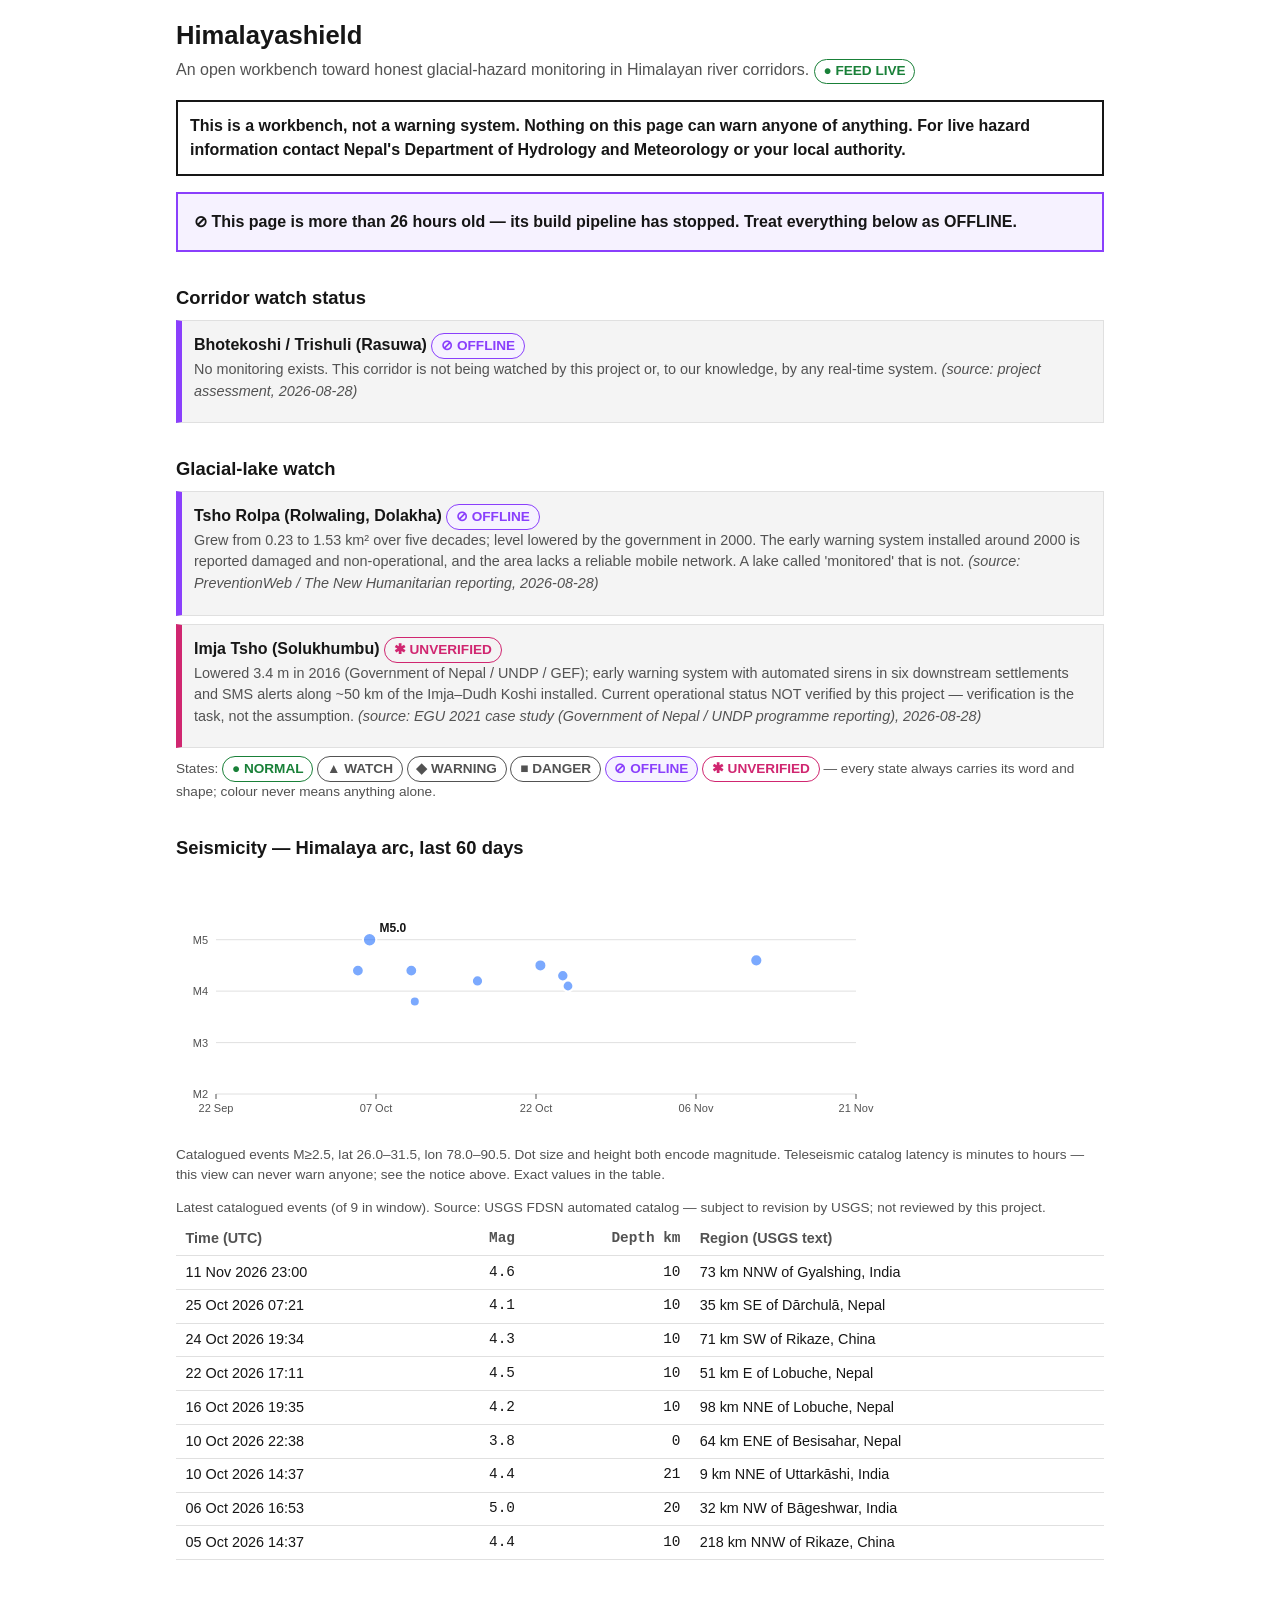
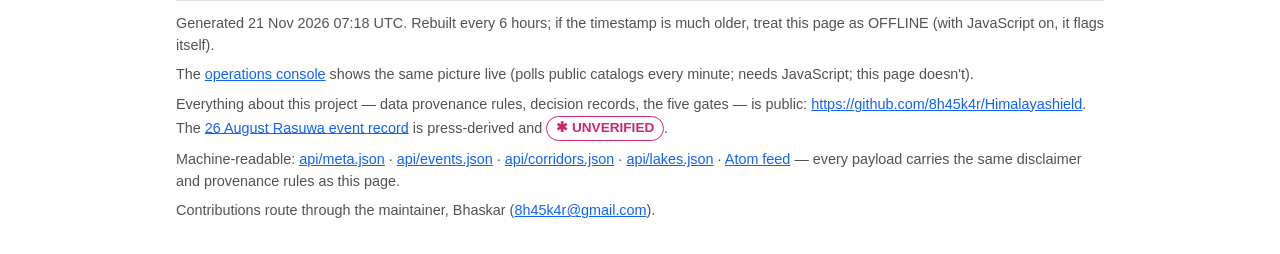
==== commit dfd6a0db: "Publish site 2026-11-21T07:18:50Z from edcc20170017cb25d0ff4911a63416b4d3b17108" ====
--- a/index.html
+++ b/index.html
@@ -158,7 +158,7 @@
 svg text { font-family: var(--font-sans); }
 </style>
 </head>
-<body data-generated="2026-11-14T06:36:15Z">
+<body data-generated="2026-11-21T07:18:41Z">
 <main>
 <h1>Himalayashield</h1>
 <p class="tagline">An open workbench toward honest glacial-hazard monitoring
@@ -181,15 +181,15 @@
 carries its word and shape; colour never means anything alone.</p>
 
 <h2>Seismicity — Himalaya arc, last 60 days</h2>
-<figure><div class="scroll"><svg viewBox="0 0 720 260" role="img" width="720" aria-label="Magnitude of catalogued events over the last 60 days"><line x1="40" y1="220.0" x2="680" y2="220.0" stroke="var(--border-subtle)" stroke-width="1"/><text x="32" y="224.0" text-anchor="end" font-size="11" fill="var(--text-secondary)">M2</text><line x1="40" y1="168.6" x2="680" y2="168.6" stroke="var(--border-subtle)" stroke-width="1"/><text x="32" y="172.6" text-anchor="end" font-size="11" fill="var(--text-secondary)">M3</text><line x1="40" y1="117.1" x2="680" y2="117.1" stroke="var(--border-subtle)" stroke-width="1"/><text x="32" y="121.1" text-anchor="end" font-size="11" fill="var(--text-secondary)">M4</text><line x1="40" y1="65.7" x2="680" y2="65.7" stroke="var(--border-subtle)" stroke-width="1"/><text x="32" y="69.7" text-anchor="end" font-size="11" fill="var(--text-secondary)">M5</text><line x1="40.0" y1="220" x2="40.0" y2="225" stroke="var(--text-secondary)" stroke-width="1"/><text x="40.0" y="238" text-anchor="middle" font-size="11" fill="var(--text-secondary)">15 Sep</text><line x1="200.0" y1="220" x2="200.0" y2="225" stroke="var(--text-secondary)" stroke-width="1"/><text x="200.0" y="238" text-anchor="middle" font-size="11" fill="var(--text-secondary)">30 Sep</text><line x1="360.0" y1="220" x2="360.0" y2="225" stroke="var(--text-secondary)" stroke-width="1"/><text x="360.0" y="238" text-anchor="middle" font-size="11" fill="var(--text-secondary)">15 Oct</text><line x1="520.0" y1="220" x2="520.0" y2="225" stroke="var(--text-secondary)" stroke-width="1"/><text x="520.0" y="238" text-anchor="middle" font-size="11" fill="var(--text-secondary)">30 Oct</text><line x1="680.0" y1="220" x2="680.0" y2="225" stroke="var(--text-secondary)" stroke-width="1"/><text x="680.0" y="238" text-anchor="middle" font-size="11" fill="var(--text-secondary)">14 Nov</text><circle cx="46.0" cy="112.0" r="5.4" fill="var(--link)" fill-opacity="0.55" stroke="var(--bg)" stroke-width="2"><title>M4.1 — 55 km WNW of Jumla, Nepal — 15 Sep 2026 20:06 UTC</title></circle><circle cx="47.2" cy="117.1" r="5.3" fill="var(--link)" fill-opacity="0.55" stroke="var(--bg)" stroke-width="2"><title>M4.0 — 57 km NW of Jumla, Nepal — 15 Sep 2026 22:43 UTC</title></circle><circle cx="256.9" cy="96.6" r="5.9" fill="var(--link)" fill-opacity="0.55" stroke="var(--bg)" stroke-width="2"><title>M4.4 — 218 km NNW of Rikaze, China — 05 Oct 2026 14:37 UTC</title></circle><circle cx="268.6" cy="65.7" r="6.7" fill="var(--link)" fill-opacity="0.55" stroke="var(--bg)" stroke-width="2"><title>M5.0 — 32 km NW of Bāgeshwar, India — 06 Oct 2026 16:53 UTC</title></circle><circle cx="310.2" cy="96.6" r="5.9" fill="var(--link)" fill-opacity="0.55" stroke="var(--bg)" stroke-width="2"><title>M4.4 — 9 km NNE of Uttarkāshi, India — 10 Oct 2026 14:37 UTC</title></circle><circle cx="313.8" cy="122.3" r="5.2" fill="var(--link)" fill-opacity="0.55" stroke="var(--bg)" stroke-width="2"><title>M3.9 — 64 km ENE of Besisahar, Nepal — 10 Oct 2026 22:38 UTC</title></circle><circle cx="376.4" cy="106.9" r="5.6" fill="var(--link)" fill-opacity="0.55" stroke="var(--bg)" stroke-width="2"><title>M4.2 — 98 km NNE of Lobuche, Nepal — 16 Oct 2026 19:35 UTC</title></circle><circle cx="439.4" cy="91.4" r="6.0" fill="var(--link)" fill-opacity="0.55" stroke="var(--bg)" stroke-width="2"><title>M4.5 — 51 km E of Lobuche, Nepal — 22 Oct 2026 17:11 UTC</title></circle><circle cx="461.8" cy="101.7" r="5.7" fill="var(--link)" fill-opacity="0.55" stroke="var(--bg)" stroke-width="2"><title>M4.3 — 71 km SW of Rikaze, China — 24 Oct 2026 19:34 UTC</title></circle><circle cx="467.0" cy="112.0" r="5.4" fill="var(--link)" fill-opacity="0.55" stroke="var(--bg)" stroke-width="2"><title>M4.1 — 35 km SE of Dārchulā, Nepal — 25 Oct 2026 07:21 UTC</title></circle><circle cx="655.3" cy="86.3" r="6.1" fill="var(--link)" fill-opacity="0.55" stroke="var(--bg)" stroke-width="2"><title>M4.6 — 73 km NNW of Gyalshing, India — 11 Nov 2026 23:00 UTC</title></circle><text x="278.6" y="57.7" text-anchor="start" font-size="12" font-weight="600" fill="var(--text-primary)">M5.0</text></svg></div>
+<figure><div class="scroll"><svg viewBox="0 0 720 260" role="img" width="720" aria-label="Magnitude of catalogued events over the last 60 days"><line x1="40" y1="220.0" x2="680" y2="220.0" stroke="var(--border-subtle)" stroke-width="1"/><text x="32" y="224.0" text-anchor="end" font-size="11" fill="var(--text-secondary)">M2</text><line x1="40" y1="168.6" x2="680" y2="168.6" stroke="var(--border-subtle)" stroke-width="1"/><text x="32" y="172.6" text-anchor="end" font-size="11" fill="var(--text-secondary)">M3</text><line x1="40" y1="117.1" x2="680" y2="117.1" stroke="var(--border-subtle)" stroke-width="1"/><text x="32" y="121.1" text-anchor="end" font-size="11" fill="var(--text-secondary)">M4</text><line x1="40" y1="65.7" x2="680" y2="65.7" stroke="var(--border-subtle)" stroke-width="1"/><text x="32" y="69.7" text-anchor="end" font-size="11" fill="var(--text-secondary)">M5</text><line x1="40.0" y1="220" x2="40.0" y2="225" stroke="var(--text-secondary)" stroke-width="1"/><text x="40.0" y="238" text-anchor="middle" font-size="11" fill="var(--text-secondary)">22 Sep</text><line x1="200.0" y1="220" x2="200.0" y2="225" stroke="var(--text-secondary)" stroke-width="1"/><text x="200.0" y="238" text-anchor="middle" font-size="11" fill="var(--text-secondary)">07 Oct</text><line x1="360.0" y1="220" x2="360.0" y2="225" stroke="var(--text-secondary)" stroke-width="1"/><text x="360.0" y="238" text-anchor="middle" font-size="11" fill="var(--text-secondary)">22 Oct</text><line x1="520.0" y1="220" x2="520.0" y2="225" stroke="var(--text-secondary)" stroke-width="1"/><text x="520.0" y="238" text-anchor="middle" font-size="11" fill="var(--text-secondary)">06 Nov</text><line x1="680.0" y1="220" x2="680.0" y2="225" stroke="var(--text-secondary)" stroke-width="1"/><text x="680.0" y="238" text-anchor="middle" font-size="11" fill="var(--text-secondary)">21 Nov</text><circle cx="181.9" cy="96.6" r="5.9" fill="var(--link)" fill-opacity="0.55" stroke="var(--bg)" stroke-width="2"><title>M4.4 — 218 km NNW of Rikaze, China — 05 Oct 2026 14:37 UTC</title></circle><circle cx="193.6" cy="65.7" r="6.7" fill="var(--link)" fill-opacity="0.55" stroke="var(--bg)" stroke-width="2"><title>M5.0 — 32 km NW of Bāgeshwar, India — 06 Oct 2026 16:53 UTC</title></circle><circle cx="235.3" cy="96.6" r="5.9" fill="var(--link)" fill-opacity="0.55" stroke="var(--bg)" stroke-width="2"><title>M4.4 — 9 km NNE of Uttarkāshi, India — 10 Oct 2026 14:37 UTC</title></circle><circle cx="238.8" cy="127.4" r="5.0" fill="var(--link)" fill-opacity="0.55" stroke="var(--bg)" stroke-width="2"><title>M3.8 — 64 km ENE of Besisahar, Nepal — 10 Oct 2026 22:38 UTC</title></circle><circle cx="301.5" cy="106.9" r="5.6" fill="var(--link)" fill-opacity="0.55" stroke="var(--bg)" stroke-width="2"><title>M4.2 — 98 km NNE of Lobuche, Nepal — 16 Oct 2026 19:35 UTC</title></circle><circle cx="364.4" cy="91.4" r="6.0" fill="var(--link)" fill-opacity="0.55" stroke="var(--bg)" stroke-width="2"><title>M4.5 — 51 km E of Lobuche, Nepal — 22 Oct 2026 17:11 UTC</title></circle><circle cx="386.8" cy="101.7" r="5.7" fill="var(--link)" fill-opacity="0.55" stroke="var(--bg)" stroke-width="2"><title>M4.3 — 71 km SW of Rikaze, China — 24 Oct 2026 19:34 UTC</title></circle><circle cx="392.0" cy="112.0" r="5.4" fill="var(--link)" fill-opacity="0.55" stroke="var(--bg)" stroke-width="2"><title>M4.1 — 35 km SE of Dārchulā, Nepal — 25 Oct 2026 07:21 UTC</title></circle><circle cx="580.3" cy="86.3" r="6.1" fill="var(--link)" fill-opacity="0.55" stroke="var(--bg)" stroke-width="2"><title>M4.6 — 73 km NNW of Gyalshing, India — 11 Nov 2026 23:00 UTC</title></circle><text x="203.6" y="57.7" text-anchor="start" font-size="12" font-weight="600" fill="var(--text-primary)">M5.0</text></svg></div>
 <figcaption>Catalogued events M≥2.5, lat 26.0–31.5,
 lon 78.0–90.5. Dot size and height both encode
 magnitude. Teleseismic catalog latency is minutes to hours — this view can
 never warn anyone; see the notice above. Exact values in the table.</figcaption>
 </figure>
-<div class="scroll"><table><caption>Latest catalogued events (of 11 in window). Source: USGS FDSN automated catalog — subject to revision by USGS; not reviewed by this project.</caption><thead><tr><th>Time (UTC)</th><th class=num>Mag</th><th class=num>Depth km</th><th>Region (USGS text)</th></tr></thead><tbody><tr><td>11 Nov 2026 23:00</td><td class=num>4.6</td><td class=num>10</td><td>73 km NNW of Gyalshing, India</td></tr><tr><td>25 Oct 2026 07:21</td><td class=num>4.1</td><td class=num>10</td><td>35 km SE of Dārchulā, Nepal</td></tr><tr><td>24 Oct 2026 19:34</td><td class=num>4.3</td><td class=num>10</td><td>71 km SW of Rikaze, China</td></tr><tr><td>22 Oct 2026 17:11</td><td class=num>4.5</td><td class=num>10</td><td>51 km E of Lobuche, Nepal</td></tr><tr><td>16 Oct 2026 19:35</td><td class=num>4.2</td><td class=num>10</td><td>98 km NNE of Lobuche, Nepal</td></tr><tr><td>10 Oct 2026 22:38</td><td class=num>3.9</td><td class=num>0</td><td>64 km ENE of Besisahar, Nepal</td></tr><tr><td>10 Oct 2026 14:37</td><td class=num>4.4</td><td class=num>21</td><td>9 km NNE of Uttarkāshi, India</td></tr><tr><td>06 Oct 2026 16:53</td><td class=num>5.0</td><td class=num>20</td><td>32 km NW of Bāgeshwar, India</td></tr><tr><td>05 Oct 2026 14:37</td><td class=num>4.4</td><td class=num>10</td><td>218 km NNW of Rikaze, China</td></tr><tr><td>15 Sep 2026 22:43</td><td class=num>4.0</td><td class=num>10</td><td>57 km NW of Jumla, Nepal</td></tr><tr><td>15 Sep 2026 20:06</td><td class=num>4.1</td><td class=num>10</td><td>55 km WNW of Jumla, Nepal</td></tr></tbody></table></div>
+<div class="scroll"><table><caption>Latest catalogued events (of 9 in window). Source: USGS FDSN automated catalog — subject to revision by USGS; not reviewed by this project.</caption><thead><tr><th>Time (UTC)</th><th class=num>Mag</th><th class=num>Depth km</th><th>Region (USGS text)</th></tr></thead><tbody><tr><td>11 Nov 2026 23:00</td><td class=num>4.6</td><td class=num>10</td><td>73 km NNW of Gyalshing, India</td></tr><tr><td>25 Oct 2026 07:21</td><td class=num>4.1</td><td class=num>10</td><td>35 km SE of Dārchulā, Nepal</td></tr><tr><td>24 Oct 2026 19:34</td><td class=num>4.3</td><td class=num>10</td><td>71 km SW of Rikaze, China</td></tr><tr><td>22 Oct 2026 17:11</td><td class=num>4.5</td><td class=num>10</td><td>51 km E of Lobuche, Nepal</td></tr><tr><td>16 Oct 2026 19:35</td><td class=num>4.2</td><td class=num>10</td><td>98 km NNE of Lobuche, Nepal</td></tr><tr><td>10 Oct 2026 22:38</td><td class=num>3.8</td><td class=num>0</td><td>64 km ENE of Besisahar, Nepal</td></tr><tr><td>10 Oct 2026 14:37</td><td class=num>4.4</td><td class=num>21</td><td>9 km NNE of Uttarkāshi, India</td></tr><tr><td>06 Oct 2026 16:53</td><td class=num>5.0</td><td class=num>20</td><td>32 km NW of Bāgeshwar, India</td></tr><tr><td>05 Oct 2026 14:37</td><td class=num>4.4</td><td class=num>10</td><td>218 km NNW of Rikaze, China</td></tr></tbody></table></div>
 <footer>
-<p>Generated 14 Nov 2026 06:36 UTC. Rebuilt every 6 hours; if the timestamp is much
+<p>Generated 21 Nov 2026 07:18 UTC. Rebuilt every 6 hours; if the timestamp is much
 older, treat this page as OFFLINE (with JavaScript on, it flags itself).</p>
 <p>The <a href="console/">operations console</a> shows the same picture
 live (polls public catalogs every minute; needs JavaScript; this page
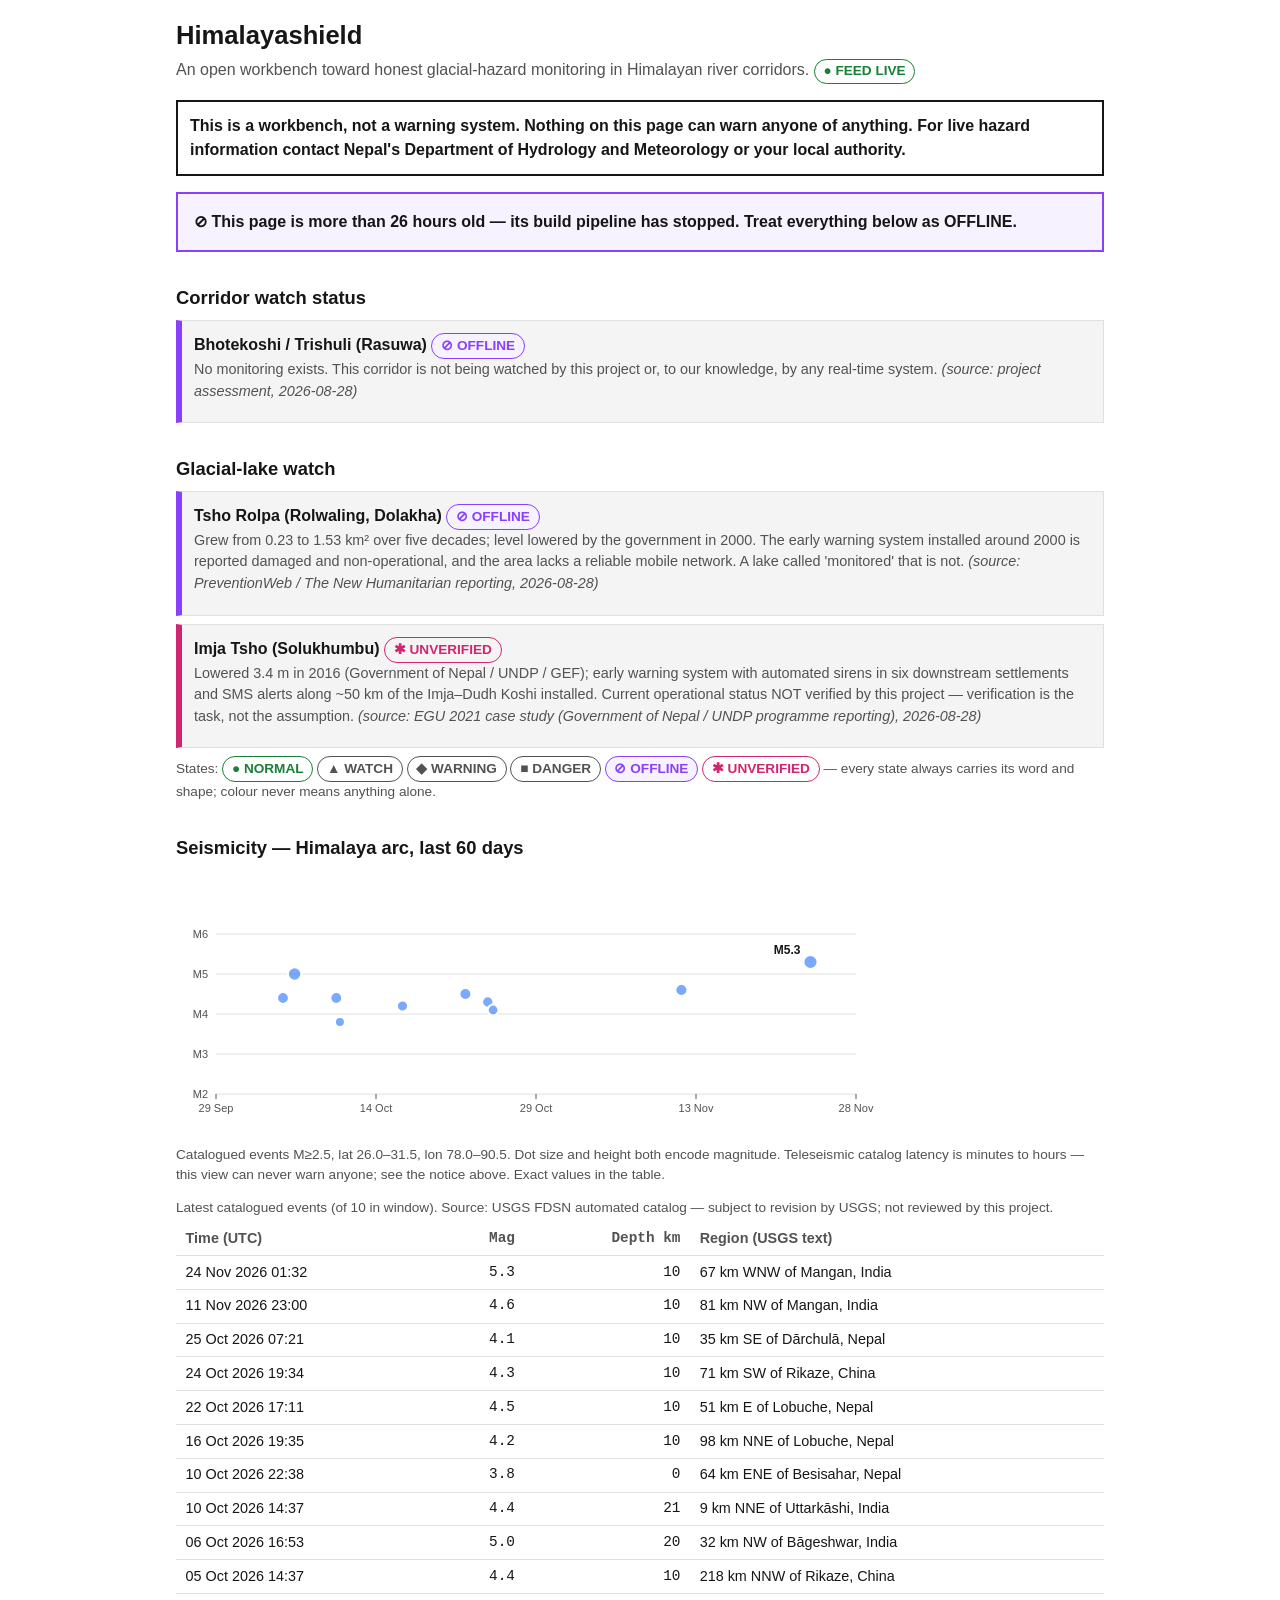
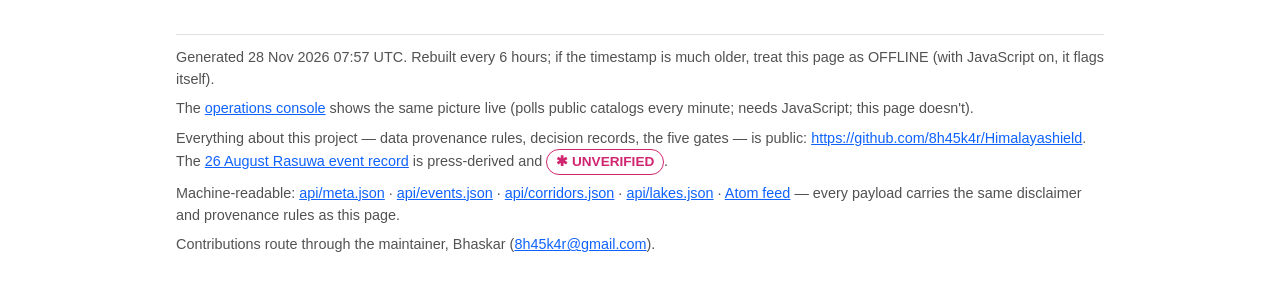
==== commit c59c40ea: "Publish site 2026-11-28T07:57:48Z from edcc20170017cb25d0ff4911a63416b4d3b17108" ====
--- a/index.html
+++ b/index.html
@@ -158,7 +158,7 @@
 svg text { font-family: var(--font-sans); }
 </style>
 </head>
-<body data-generated="2026-11-21T07:18:41Z">
+<body data-generated="2026-11-28T07:57:40Z">
 <main>
 <h1>Himalayashield</h1>
 <p class="tagline">An open workbench toward honest glacial-hazard monitoring
@@ -181,15 +181,15 @@
 carries its word and shape; colour never means anything alone.</p>
 
 <h2>Seismicity — Himalaya arc, last 60 days</h2>
-<figure><div class="scroll"><svg viewBox="0 0 720 260" role="img" width="720" aria-label="Magnitude of catalogued events over the last 60 days"><line x1="40" y1="220.0" x2="680" y2="220.0" stroke="var(--border-subtle)" stroke-width="1"/><text x="32" y="224.0" text-anchor="end" font-size="11" fill="var(--text-secondary)">M2</text><line x1="40" y1="168.6" x2="680" y2="168.6" stroke="var(--border-subtle)" stroke-width="1"/><text x="32" y="172.6" text-anchor="end" font-size="11" fill="var(--text-secondary)">M3</text><line x1="40" y1="117.1" x2="680" y2="117.1" stroke="var(--border-subtle)" stroke-width="1"/><text x="32" y="121.1" text-anchor="end" font-size="11" fill="var(--text-secondary)">M4</text><line x1="40" y1="65.7" x2="680" y2="65.7" stroke="var(--border-subtle)" stroke-width="1"/><text x="32" y="69.7" text-anchor="end" font-size="11" fill="var(--text-secondary)">M5</text><line x1="40.0" y1="220" x2="40.0" y2="225" stroke="var(--text-secondary)" stroke-width="1"/><text x="40.0" y="238" text-anchor="middle" font-size="11" fill="var(--text-secondary)">22 Sep</text><line x1="200.0" y1="220" x2="200.0" y2="225" stroke="var(--text-secondary)" stroke-width="1"/><text x="200.0" y="238" text-anchor="middle" font-size="11" fill="var(--text-secondary)">07 Oct</text><line x1="360.0" y1="220" x2="360.0" y2="225" stroke="var(--text-secondary)" stroke-width="1"/><text x="360.0" y="238" text-anchor="middle" font-size="11" fill="var(--text-secondary)">22 Oct</text><line x1="520.0" y1="220" x2="520.0" y2="225" stroke="var(--text-secondary)" stroke-width="1"/><text x="520.0" y="238" text-anchor="middle" font-size="11" fill="var(--text-secondary)">06 Nov</text><line x1="680.0" y1="220" x2="680.0" y2="225" stroke="var(--text-secondary)" stroke-width="1"/><text x="680.0" y="238" text-anchor="middle" font-size="11" fill="var(--text-secondary)">21 Nov</text><circle cx="181.9" cy="96.6" r="5.9" fill="var(--link)" fill-opacity="0.55" stroke="var(--bg)" stroke-width="2"><title>M4.4 — 218 km NNW of Rikaze, China — 05 Oct 2026 14:37 UTC</title></circle><circle cx="193.6" cy="65.7" r="6.7" fill="var(--link)" fill-opacity="0.55" stroke="var(--bg)" stroke-width="2"><title>M5.0 — 32 km NW of Bāgeshwar, India — 06 Oct 2026 16:53 UTC</title></circle><circle cx="235.3" cy="96.6" r="5.9" fill="var(--link)" fill-opacity="0.55" stroke="var(--bg)" stroke-width="2"><title>M4.4 — 9 km NNE of Uttarkāshi, India — 10 Oct 2026 14:37 UTC</title></circle><circle cx="238.8" cy="127.4" r="5.0" fill="var(--link)" fill-opacity="0.55" stroke="var(--bg)" stroke-width="2"><title>M3.8 — 64 km ENE of Besisahar, Nepal — 10 Oct 2026 22:38 UTC</title></circle><circle cx="301.5" cy="106.9" r="5.6" fill="var(--link)" fill-opacity="0.55" stroke="var(--bg)" stroke-width="2"><title>M4.2 — 98 km NNE of Lobuche, Nepal — 16 Oct 2026 19:35 UTC</title></circle><circle cx="364.4" cy="91.4" r="6.0" fill="var(--link)" fill-opacity="0.55" stroke="var(--bg)" stroke-width="2"><title>M4.5 — 51 km E of Lobuche, Nepal — 22 Oct 2026 17:11 UTC</title></circle><circle cx="386.8" cy="101.7" r="5.7" fill="var(--link)" fill-opacity="0.55" stroke="var(--bg)" stroke-width="2"><title>M4.3 — 71 km SW of Rikaze, China — 24 Oct 2026 19:34 UTC</title></circle><circle cx="392.0" cy="112.0" r="5.4" fill="var(--link)" fill-opacity="0.55" stroke="var(--bg)" stroke-width="2"><title>M4.1 — 35 km SE of Dārchulā, Nepal — 25 Oct 2026 07:21 UTC</title></circle><circle cx="580.3" cy="86.3" r="6.1" fill="var(--link)" fill-opacity="0.55" stroke="var(--bg)" stroke-width="2"><title>M4.6 — 73 km NNW of Gyalshing, India — 11 Nov 2026 23:00 UTC</title></circle><text x="203.6" y="57.7" text-anchor="start" font-size="12" font-weight="600" fill="var(--text-primary)">M5.0</text></svg></div>
+<figure><div class="scroll"><svg viewBox="0 0 720 260" role="img" width="720" aria-label="Magnitude of catalogued events over the last 60 days"><line x1="40" y1="220.0" x2="680" y2="220.0" stroke="var(--border-subtle)" stroke-width="1"/><text x="32" y="224.0" text-anchor="end" font-size="11" fill="var(--text-secondary)">M2</text><line x1="40" y1="180.0" x2="680" y2="180.0" stroke="var(--border-subtle)" stroke-width="1"/><text x="32" y="184.0" text-anchor="end" font-size="11" fill="var(--text-secondary)">M3</text><line x1="40" y1="140.0" x2="680" y2="140.0" stroke="var(--border-subtle)" stroke-width="1"/><text x="32" y="144.0" text-anchor="end" font-size="11" fill="var(--text-secondary)">M4</text><line x1="40" y1="100.0" x2="680" y2="100.0" stroke="var(--border-subtle)" stroke-width="1"/><text x="32" y="104.0" text-anchor="end" font-size="11" fill="var(--text-secondary)">M5</text><line x1="40" y1="60.0" x2="680" y2="60.0" stroke="var(--border-subtle)" stroke-width="1"/><text x="32" y="64.0" text-anchor="end" font-size="11" fill="var(--text-secondary)">M6</text><line x1="40.0" y1="220" x2="40.0" y2="225" stroke="var(--text-secondary)" stroke-width="1"/><text x="40.0" y="238" text-anchor="middle" font-size="11" fill="var(--text-secondary)">29 Sep</text><line x1="200.0" y1="220" x2="200.0" y2="225" stroke="var(--text-secondary)" stroke-width="1"/><text x="200.0" y="238" text-anchor="middle" font-size="11" fill="var(--text-secondary)">14 Oct</text><line x1="360.0" y1="220" x2="360.0" y2="225" stroke="var(--text-secondary)" stroke-width="1"/><text x="360.0" y="238" text-anchor="middle" font-size="11" fill="var(--text-secondary)">29 Oct</text><line x1="520.0" y1="220" x2="520.0" y2="225" stroke="var(--text-secondary)" stroke-width="1"/><text x="520.0" y="238" text-anchor="middle" font-size="11" fill="var(--text-secondary)">13 Nov</text><line x1="680.0" y1="220" x2="680.0" y2="225" stroke="var(--text-secondary)" stroke-width="1"/><text x="680.0" y="238" text-anchor="middle" font-size="11" fill="var(--text-secondary)">28 Nov</text><circle cx="107.0" cy="124.0" r="5.9" fill="var(--link)" fill-opacity="0.55" stroke="var(--bg)" stroke-width="2"><title>M4.4 — 218 km NNW of Rikaze, China — 05 Oct 2026 14:37 UTC</title></circle><circle cx="118.6" cy="100.0" r="6.7" fill="var(--link)" fill-opacity="0.55" stroke="var(--bg)" stroke-width="2"><title>M5.0 — 32 km NW of Bāgeshwar, India — 06 Oct 2026 16:53 UTC</title></circle><circle cx="160.3" cy="124.0" r="5.9" fill="var(--link)" fill-opacity="0.55" stroke="var(--bg)" stroke-width="2"><title>M4.4 — 9 km NNE of Uttarkāshi, India — 10 Oct 2026 14:37 UTC</title></circle><circle cx="163.9" cy="148.0" r="5.0" fill="var(--link)" fill-opacity="0.55" stroke="var(--bg)" stroke-width="2"><title>M3.8 — 64 km ENE of Besisahar, Nepal — 10 Oct 2026 22:38 UTC</title></circle><circle cx="226.5" cy="132.0" r="5.6" fill="var(--link)" fill-opacity="0.55" stroke="var(--bg)" stroke-width="2"><title>M4.2 — 98 km NNE of Lobuche, Nepal — 16 Oct 2026 19:35 UTC</title></circle><circle cx="289.4" cy="120.0" r="6.0" fill="var(--link)" fill-opacity="0.55" stroke="var(--bg)" stroke-width="2"><title>M4.5 — 51 km E of Lobuche, Nepal — 22 Oct 2026 17:11 UTC</title></circle><circle cx="311.8" cy="128.0" r="5.7" fill="var(--link)" fill-opacity="0.55" stroke="var(--bg)" stroke-width="2"><title>M4.3 — 71 km SW of Rikaze, China — 24 Oct 2026 19:34 UTC</title></circle><circle cx="317.1" cy="136.0" r="5.4" fill="var(--link)" fill-opacity="0.55" stroke="var(--bg)" stroke-width="2"><title>M4.1 — 35 km SE of Dārchulā, Nepal — 25 Oct 2026 07:21 UTC</title></circle><circle cx="505.4" cy="116.0" r="6.1" fill="var(--link)" fill-opacity="0.55" stroke="var(--bg)" stroke-width="2"><title>M4.6 — 81 km NW of Mangan, India — 11 Nov 2026 23:00 UTC</title></circle><circle cx="634.5" cy="88.0" r="7.1" fill="var(--link)" fill-opacity="0.55" stroke="var(--bg)" stroke-width="2"><title>M5.3 — 67 km WNW of Mangan, India — 24 Nov 2026 01:32 UTC</title></circle><text x="624.5" y="80.0" text-anchor="end" font-size="12" font-weight="600" fill="var(--text-primary)">M5.3</text></svg></div>
 <figcaption>Catalogued events M≥2.5, lat 26.0–31.5,
 lon 78.0–90.5. Dot size and height both encode
 magnitude. Teleseismic catalog latency is minutes to hours — this view can
 never warn anyone; see the notice above. Exact values in the table.</figcaption>
 </figure>
-<div class="scroll"><table><caption>Latest catalogued events (of 9 in window). Source: USGS FDSN automated catalog — subject to revision by USGS; not reviewed by this project.</caption><thead><tr><th>Time (UTC)</th><th class=num>Mag</th><th class=num>Depth km</th><th>Region (USGS text)</th></tr></thead><tbody><tr><td>11 Nov 2026 23:00</td><td class=num>4.6</td><td class=num>10</td><td>73 km NNW of Gyalshing, India</td></tr><tr><td>25 Oct 2026 07:21</td><td class=num>4.1</td><td class=num>10</td><td>35 km SE of Dārchulā, Nepal</td></tr><tr><td>24 Oct 2026 19:34</td><td class=num>4.3</td><td class=num>10</td><td>71 km SW of Rikaze, China</td></tr><tr><td>22 Oct 2026 17:11</td><td class=num>4.5</td><td class=num>10</td><td>51 km E of Lobuche, Nepal</td></tr><tr><td>16 Oct 2026 19:35</td><td class=num>4.2</td><td class=num>10</td><td>98 km NNE of Lobuche, Nepal</td></tr><tr><td>10 Oct 2026 22:38</td><td class=num>3.8</td><td class=num>0</td><td>64 km ENE of Besisahar, Nepal</td></tr><tr><td>10 Oct 2026 14:37</td><td class=num>4.4</td><td class=num>21</td><td>9 km NNE of Uttarkāshi, India</td></tr><tr><td>06 Oct 2026 16:53</td><td class=num>5.0</td><td class=num>20</td><td>32 km NW of Bāgeshwar, India</td></tr><tr><td>05 Oct 2026 14:37</td><td class=num>4.4</td><td class=num>10</td><td>218 km NNW of Rikaze, China</td></tr></tbody></table></div>
+<div class="scroll"><table><caption>Latest catalogued events (of 10 in window). Source: USGS FDSN automated catalog — subject to revision by USGS; not reviewed by this project.</caption><thead><tr><th>Time (UTC)</th><th class=num>Mag</th><th class=num>Depth km</th><th>Region (USGS text)</th></tr></thead><tbody><tr><td>24 Nov 2026 01:32</td><td class=num>5.3</td><td class=num>10</td><td>67 km WNW of Mangan, India</td></tr><tr><td>11 Nov 2026 23:00</td><td class=num>4.6</td><td class=num>10</td><td>81 km NW of Mangan, India</td></tr><tr><td>25 Oct 2026 07:21</td><td class=num>4.1</td><td class=num>10</td><td>35 km SE of Dārchulā, Nepal</td></tr><tr><td>24 Oct 2026 19:34</td><td class=num>4.3</td><td class=num>10</td><td>71 km SW of Rikaze, China</td></tr><tr><td>22 Oct 2026 17:11</td><td class=num>4.5</td><td class=num>10</td><td>51 km E of Lobuche, Nepal</td></tr><tr><td>16 Oct 2026 19:35</td><td class=num>4.2</td><td class=num>10</td><td>98 km NNE of Lobuche, Nepal</td></tr><tr><td>10 Oct 2026 22:38</td><td class=num>3.8</td><td class=num>0</td><td>64 km ENE of Besisahar, Nepal</td></tr><tr><td>10 Oct 2026 14:37</td><td class=num>4.4</td><td class=num>21</td><td>9 km NNE of Uttarkāshi, India</td></tr><tr><td>06 Oct 2026 16:53</td><td class=num>5.0</td><td class=num>20</td><td>32 km NW of Bāgeshwar, India</td></tr><tr><td>05 Oct 2026 14:37</td><td class=num>4.4</td><td class=num>10</td><td>218 km NNW of Rikaze, China</td></tr></tbody></table></div>
 <footer>
-<p>Generated 21 Nov 2026 07:18 UTC. Rebuilt every 6 hours; if the timestamp is much
+<p>Generated 28 Nov 2026 07:57 UTC. Rebuilt every 6 hours; if the timestamp is much
 older, treat this page as OFFLINE (with JavaScript on, it flags itself).</p>
 <p>The <a href="console/">operations console</a> shows the same picture
 live (polls public catalogs every minute; needs JavaScript; this page
